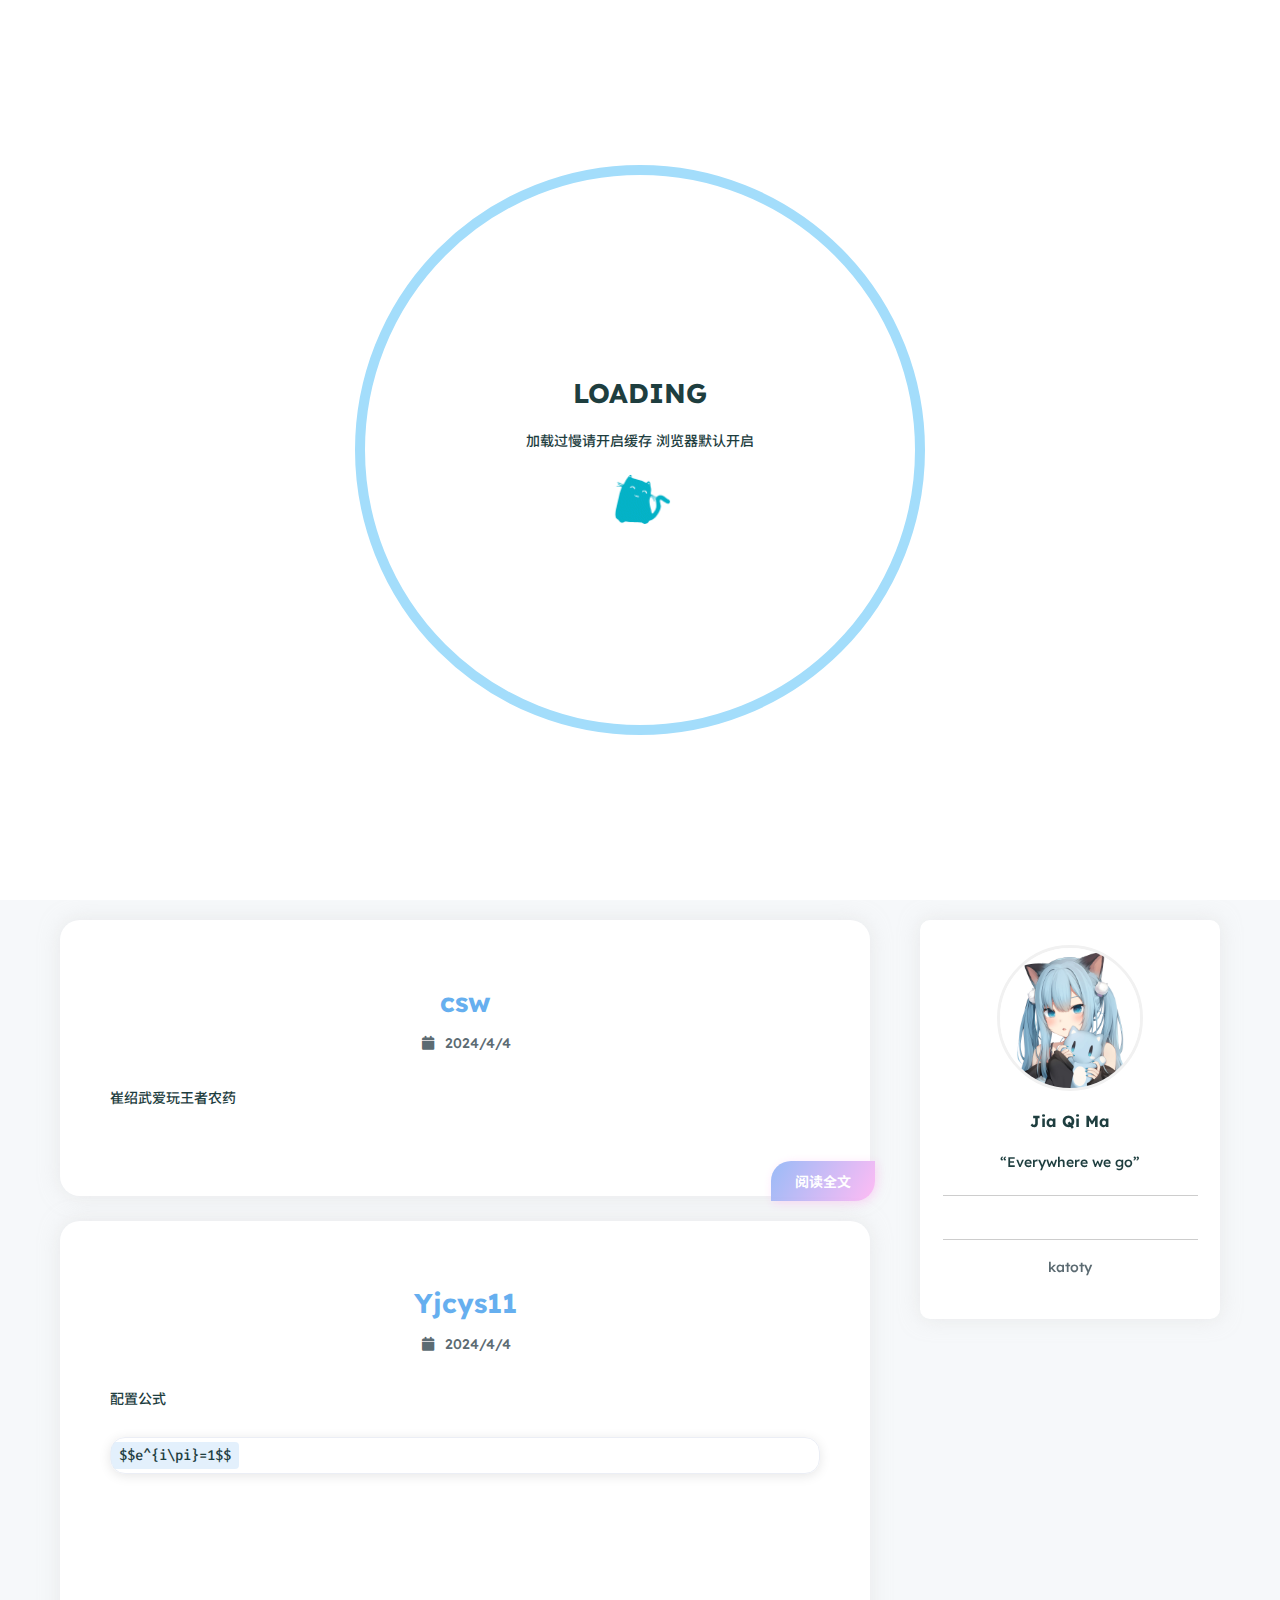
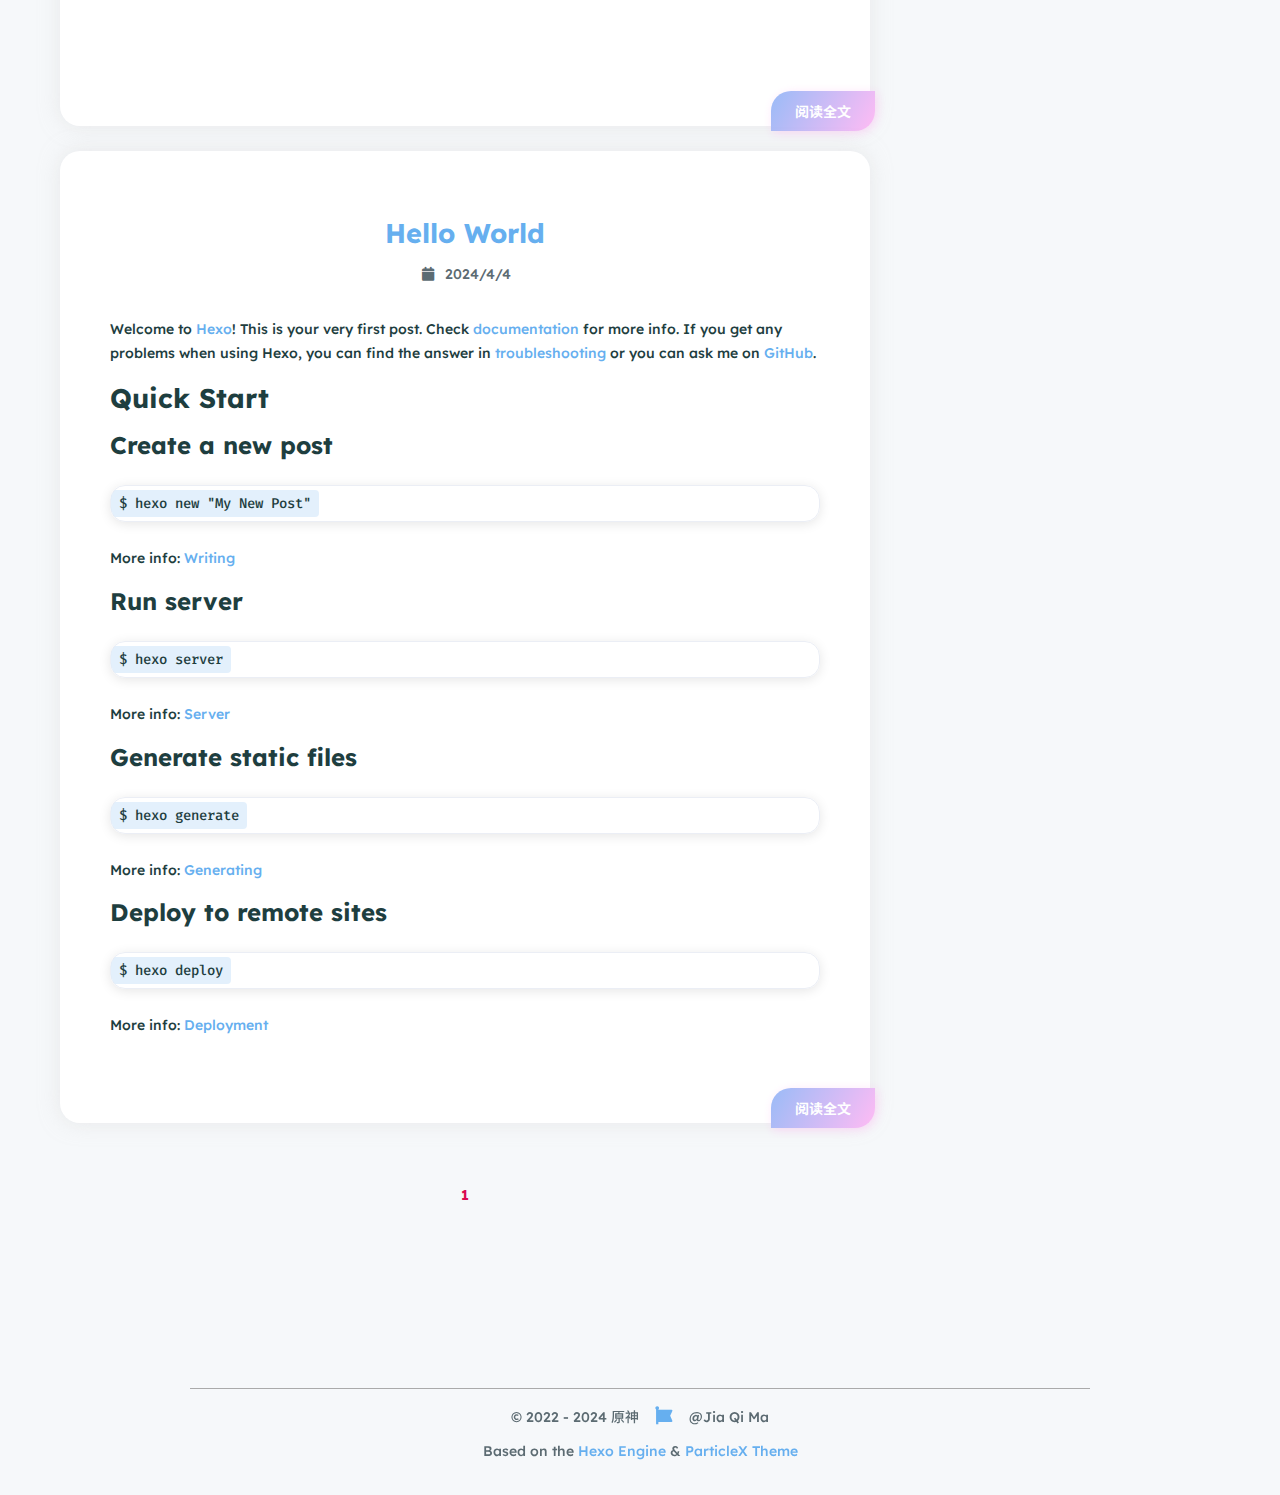
==== index.html @ f29d31c1 "Site updated: 2024-04-04 23:19:08" ====
<!DOCTYPE html>
<html lang="en">
<head>
    <meta charset="utf-8" />
    <title>原神</title>
    <meta name="author" content="Jia Qi Ma" />
    <meta name="description" content="" />
    <meta name="keywords" content="" />
    <meta name="viewport" content="width=device-width, initial-scale=1.0, maximum-scale=1.0, user-scalable=0" />
    <link rel="icon" href="/images/avatar.jpg" />
    <link rel="preconnect" href="https://s4.zstatic.net" />
<script src="https://s4.zstatic.net/ajax/libs/vue/3.3.7/vue.global.prod.min.js"></script>
<link rel="stylesheet" href="https://s4.zstatic.net/ajax/libs/font-awesome/6.4.2/css/all.min.css" />
<link rel="preconnect" href="https://fonts.loli.net" />
<link rel="preconnect" href="https://gstatic.loli.net" crossorigin />
<link rel="stylesheet" href="https://fonts.loli.net/css2?family=Fira+Code:wght@400;500;600;700&family=Lexend:wght@400;500;600;700;800;900&family=Noto+Sans+SC:wght@400;500;600;700;800;900&display=swap" />
<script> const mixins = {}; </script>

<script src="https://polyfill.io/v3/polyfill.min.js?features=default"></script>


<script src="https://s4.zstatic.net/ajax/libs/highlight.js/11.9.0/highlight.min.js"></script>
<script src="https://s4.zstatic.net/ajax/libs/highlightjs-line-numbers.js/2.8.0/highlightjs-line-numbers.min.js"></script>
<link
    rel="stylesheet"
    href="https://s4.zstatic.net/ajax/libs/highlight.js/11.9.0/styles/github.min.css"
/>
<script src="/js/lib/highlight.js"></script>


<script src="https://s4.zstatic.net/ajax/libs/KaTeX/0.16.9/katex.min.js"></script>
<script src="https://s4.zstatic.net/ajax/libs/KaTeX/0.16.9/contrib/auto-render.min.js"></script>
<link rel="stylesheet" href="https://s4.zstatic.net/ajax/libs/KaTeX/0.16.9/katex.min.css" />
<script src="/js/lib/math.js"></script>


<script src="/js/lib/preview.js"></script>





<script src="/js/lib/home.js"></script>

<link rel="stylesheet" href="/css/main.css" />

<meta name="generator" content="Hexo 6.3.0"><link rel="alternate" href="/atom.xml" title="原神" type="application/atom+xml">
</head>
<body>
    <div id="layout">
        <transition name="fade">
            <div id="loading" v-show="loading">
                <div id="loading-circle">
                    <h2>LOADING</h2>
                    <p>加载过慢请开启缓存 浏览器默认开启</p>
                    <img src="/images/loading.gif" />
                </div>
            </div>
        </transition>
        <div id="menu" :class="{ hidden: hiddenMenu, 'menu-color': menuColor}">
    <nav id="desktop-menu">
        <a class="title" href="/">
            <span>原神</span>
        </a>
        
        <a href="/">
            <i class="fa-solid fa-house fa-fw"></i>
            <span>&ensp;Home</span>
        </a>
        
        <a href="/about">
            <i class="fa-solid fa-id-card fa-fw"></i>
            <span>&ensp;About</span>
        </a>
        
        <a href="/archives">
            <i class="fa-solid fa-box-archive fa-fw"></i>
            <span>&ensp;Archives</span>
        </a>
        
        <a href="/categories">
            <i class="fa-solid fa-bookmark fa-fw"></i>
            <span>&ensp;Categories</span>
        </a>
        
        <a href="/tags">
            <i class="fa-solid fa-tags fa-fw"></i>
            <span>&ensp;Tags</span>
        </a>
        
    </nav>
    <nav id="mobile-menu">
        <div class="title" @click="showMenuItems = !showMenuItems">
            <i class="fa-solid fa-bars fa-fw"></i>
            <span>&emsp;原神</span>
        </div>
        <transition name="slide">
            <div class="items" v-show="showMenuItems">
                
                <a href="/">
                    <div class="item">
                        <div style="min-width: 20px; max-width: 50px; width: 10%">
                            <i class="fa-solid fa-house fa-fw"></i>
                        </div>
                        <div style="min-width: 100px; max-width: 150%; width: 20%">Home</div>
                    </div>
                </a>
                
                <a href="/about">
                    <div class="item">
                        <div style="min-width: 20px; max-width: 50px; width: 10%">
                            <i class="fa-solid fa-id-card fa-fw"></i>
                        </div>
                        <div style="min-width: 100px; max-width: 150%; width: 20%">About</div>
                    </div>
                </a>
                
                <a href="/archives">
                    <div class="item">
                        <div style="min-width: 20px; max-width: 50px; width: 10%">
                            <i class="fa-solid fa-box-archive fa-fw"></i>
                        </div>
                        <div style="min-width: 100px; max-width: 150%; width: 20%">Archives</div>
                    </div>
                </a>
                
                <a href="/categories">
                    <div class="item">
                        <div style="min-width: 20px; max-width: 50px; width: 10%">
                            <i class="fa-solid fa-bookmark fa-fw"></i>
                        </div>
                        <div style="min-width: 100px; max-width: 150%; width: 20%">Categories</div>
                    </div>
                </a>
                
                <a href="/tags">
                    <div class="item">
                        <div style="min-width: 20px; max-width: 50px; width: 10%">
                            <i class="fa-solid fa-tags fa-fw"></i>
                        </div>
                        <div style="min-width: 100px; max-width: 150%; width: 20%">Tags</div>
                    </div>
                </a>
                
            </div>
        </transition>
    </nav>
</div>
<transition name="fade">
    <div id="menu-curtain" @click="showMenuItems = !showMenuItems" v-show="showMenuItems"></div>
</transition>

        <div id="main" :class="loading ? 'into-enter-from': 'into-enter-active'">
            <div id="home-head">
    <div id="home-background" ref="homeBackground" data-images="/images/background.jpg"></div>
    <div id="home-info" @click="homeClick">
        <span class="loop"></span>
        <span class="loop"></span>
        <span class="loop"></span>
        <span class="loop"></span>
        <span class="info">
            <div class="wrap">
                <h1>原神</h1>
                <h3></h3>
                <h5></h5>
            </div>
        </span>
    </div>
</div>
<div id="home-posts-wrap" true ref="homePostsWrap">
    <div id="home-posts">
        

<div class="post">
    <a href="/2024/04/04/csw/">
        <h2 class="post-title">csw</h2>
    </a>
    <div class="category-and-date">
        
        <span class="date">
            <span class="icon">
                <i class="fa-solid fa-calendar fa-fw"></i>
            </span>
            2024/4/4
        </span>
        
        
    </div>
    <div class="description">
        <div class="content" v-pre>
            
            <p> 崔绍武爱玩王者农药</p>

            
        </div>
    </div>
    <div class="post-tags">
        
        
        
    </div>
    <a href="/2024/04/04/csw/" class="go-post">阅读全文</a>
</div>

<div class="post">
    <a href="/2024/04/04/Yjcys/">
        <h2 class="post-title">Yjcys11</h2>
    </a>
    <div class="category-and-date">
        
        <span class="date">
            <span class="icon">
                <i class="fa-solid fa-calendar fa-fw"></i>
            </span>
            2024/4/4
        </span>
        
        
    </div>
    <div class="description">
        <div class="content" v-pre>
            
            <script type="math/tex; mode=display">
e^{i\pi}=1</script><p>配置公式</p>
<pre><code class="lang-latex">$$e^&#123;i\pi&#125;=1$$
</code></pre>
<p>​<br>​<br>​<br>​<br>​<br>​            </p>

            
        </div>
    </div>
    <div class="post-tags">
        
        
        
    </div>
    <a href="/2024/04/04/Yjcys/" class="go-post">阅读全文</a>
</div>

<div class="post">
    <a href="/2024/04/04/hello-world/">
        <h2 class="post-title">Hello World</h2>
    </a>
    <div class="category-and-date">
        
        <span class="date">
            <span class="icon">
                <i class="fa-solid fa-calendar fa-fw"></i>
            </span>
            2024/4/4
        </span>
        
        
    </div>
    <div class="description">
        <div class="content" v-pre>
            
            <p>Welcome to <a target="_blank" rel="noopener" href="https://hexo.io/">Hexo</a>! This is your very first post. Check <a target="_blank" rel="noopener" href="https://hexo.io/docs/">documentation</a> for more info. If you get any problems when using Hexo, you can find the answer in <a target="_blank" rel="noopener" href="https://hexo.io/docs/troubleshooting.html">troubleshooting</a> or you can ask me on <a target="_blank" rel="noopener" href="https://github.com/hexojs/hexo/issues">GitHub</a>.</p>
<h2 id="Quick-Start"><a href="#Quick-Start" class="headerlink" title="Quick Start"></a>Quick Start</h2><h3 id="Create-a-new-post"><a href="#Create-a-new-post" class="headerlink" title="Create a new post"></a>Create a new post</h3><pre><code class="lang-bash">$ hexo new &quot;My New Post&quot;
</code></pre>
<p>More info: <a target="_blank" rel="noopener" href="https://hexo.io/docs/writing.html">Writing</a></p>
<h3 id="Run-server"><a href="#Run-server" class="headerlink" title="Run server"></a>Run server</h3><pre><code class="lang-bash">$ hexo server
</code></pre>
<p>More info: <a target="_blank" rel="noopener" href="https://hexo.io/docs/server.html">Server</a></p>
<h3 id="Generate-static-files"><a href="#Generate-static-files" class="headerlink" title="Generate static files"></a>Generate static files</h3><pre><code class="lang-bash">$ hexo generate
</code></pre>
<p>More info: <a target="_blank" rel="noopener" href="https://hexo.io/docs/generating.html">Generating</a></p>
<h3 id="Deploy-to-remote-sites"><a href="#Deploy-to-remote-sites" class="headerlink" title="Deploy to remote sites"></a>Deploy to remote sites</h3><pre><code class="lang-bash">$ hexo deploy
</code></pre>
<p>More info: <a target="_blank" rel="noopener" href="https://hexo.io/docs/one-command-deployment.html">Deployment</a></p>

            
        </div>
    </div>
    <div class="post-tags">
        
        
        
    </div>
    <a href="/2024/04/04/hello-world/" class="go-post">阅读全文</a>
</div>


        <div class="page-current">
    
    <span class="current">1</span>
    
    
    
    
</div>

    </div>
    
    <div id="home-card">
        <div id="card-style">
    <div id="card-div">
        <div class="avatar">
            <img src="/images/avatar.jpg" alt="avatar" />
        </div>
        <div class="name">Jia Qi Ma</div>
        <div class="description">
            <p>“Everywhere we go”</p>

        </div>
        
        <div class="icon-links">
            
            <span class="icon-link">
                <a href="/">
                    <i
                        class="fa- fa-GitHub fa-fw"
                    ></i>
                </a>
            </span>
            
        </div>
        
        
        <div class="friend-links">
            
            <div class="friend-link">
                <a target="_blank" rel="noopener" href="https://katoty.github.io">katoty</a>
            </div>
            
        </div>
        
    </div>
</div>

    </div>
    
</div>

            <footer id="footer">
    <div id="footer-wrap">
        <div>
            &copy;
            2022 - 2024 原神
            <span id="footer-icon">
                <i class="fa-solid fa-font-awesome fa-fw"></i>
            </span>
            &commat;Jia Qi Ma
        </div>
        <div>
            Based on the <a target="_blank" rel="noopener" href="https://hexo.io">Hexo Engine</a> &amp;
            <a target="_blank" rel="noopener" href="https://github.com/theme-particlex/hexo-theme-particlex">ParticleX Theme</a>
        </div>
        
    </div>
</footer>

        </div>
        
        <transition name="fade">
            <div id="preview" ref="preview" v-show="previewShow">
                <img id="preview-content" ref="previewContent" />
            </div>
        </transition>
        
    </div>
    <script src="/js/main.js"></script>
    
<script type="text/x-mathjax-config">
    MathJax.Hub.Config({
        tex2jax: {
            inlineMath: [ ["$","$"], ["\\(","\\)"] ],
            skipTags: ['script', 'noscript', 'style', 'textarea', 'pre', 'code'],
            processEscapes: true
        }
    });
    MathJax.Hub.Queue(function() {
        var all = MathJax.Hub.getAllJax();
        for (var i = 0; i < all.length; ++i)
            all[i].SourceElement().parentNode.className += ' has-jax';
    });
</script>
<script src="http://cdn.mathjax.org/mathjax/latest/MathJax.js?config=TeX-AMS-MML_HTMLorMML"></script>
</body>
</html>
---- css/main.css ----
#archives {
    margin: auto;
    margin-top: 100px;
    padding: 20px;
}
#archives .categories-tags {
    margin: auto;
    margin-bottom: 50px;
    max-width: 900px;
    text-align: center;
    width: 100%;
}
#archives .categories-tags span {
    display: inline-block;
    margin: 10px;
}
#archives .categories-tags span .icon {
    color: #fff;
    margin-left: 0;
    margin-right: 10px;
}
#archives .categories-tags span a {
    border: #ffffff80 1px solid;
    border-radius: 10px;
    color: #fff;
    padding: 10px 15px;
    transition: background 0.25s, border 0.25s, color 0.25s;
}
#archives .categories-tags span a:hover {
    background: #fff !important;
    border: #a5c2f5 1px solid;
    color: #5c6b72;
}
#archives .category,
#archives .tags .tag,
.article .info .category,
.article .info .tags,
.article .info .tags .tag {
    display: inline-block;
    margin-right: 10px;
}
#archives h3 {
    margin: 10px 0;
}
#crypto {
    margin: 50px 0;
}
#crypto.failure {
    border-color: #ea4a5a;
    color: #ea4a5a;
}
#crypto.failure:focus {
    box-shadow: 0 0 0 3px #ea4a5a4d;
}
#crypto.success {
    border-color: #34d058;
    color: #34d058;
}
#footer {
    font-size: 14px;
    margin-top: 150px;
    padding-bottom: 20px;
    text-align: center;
    width: 100%;
}
#footer #footer-icon {
    color: #66afef;
    display: inline-block;
    font-size: 18px;
    margin: 0 10px;
}
#footer #footer-wrap {
    border-top: 1px solid #aaa;
    color: #5c6b72;
    margin: auto;
    width: 900px;
}
#footer #footer-wrap div {
    margin: 15px;
}
#home-card {
    width: 300px;
}
#home-card #card-style {
    background: #fff;
    border: none;
    border-radius: 10px;
    box-shadow: 0 0 20px #d9d9d980;
    display: flex;
    flex-direction: column;
    max-height: 80vh;
    justify-content: center;
    overflow: auto;
    position: sticky;
    text-align: center;
    top: 10vh;
    width: 300px;
}
#home-card #card-div {
    overflow: auto;
    padding: 25px 0;
}
#home-card #card-div .avatar {
    border: #f1f1f1 solid 3px;
    border-radius: 50%;
    height: 140px;
    margin: auto;
    text-align: center;
    width: 140px;
}
#home-card #card-div .avatar img {
    border-radius: 50%;
    height: 100%;
    width: 100%;
}
#home-card #card-div .avatar:hover img {
    transform: rotate(360deg);
}
#home-card #card-div .description {
    margin: 20px auto;
    width: 85%;
}
#home-card #card-div .friend-links .friend-link {
    margin-bottom: 5px;
}
#home-card #card-div .friend-links a {
    border-radius: 5px;
    color: #5c6b72;
    display: block;
    padding: 8px 0;
}
#home-card #card-div .icon-links .icon-link {
    margin: 5px;
}
#home-card #card-div .icon-links a {
    border-radius: 5px;
    color: #5c6b72;
    font-size: 18px;
    padding: 5px;
}
#home-card #card-div .icon-links a:hover,
#home-card #card-div .friend-links a:hover,
#home-posts .page-current .page-num:hover {
    background: #66afef;
    color: #fff;
}
#home-card #card-div .icon-links,
#home-card #card-div .friend-links {
    border-top: #cdcdcd solid 1px;
    margin: 10px auto;
    padding-top: 10px;
    width: 85%;
}
#home-card #card-div .name {
    font-size: 16px;
    font-weight: bold;
    margin: 20px auto;
}
#home-head {
    display: flex;
    height: 100vh;
    width: 100vw;
}
#home-head #home-background {
    background-position: center;
    background-repeat: no-repeat;
    background-size: cover;
    height: 100vh;
    left: 0;
    position: absolute;
    top: 0;
    width: 100vw;
    z-index: -1;
}
#home-head #home-info .info {
    align-items: center;
    border-radius: 50%;
    display: flex;
    justify-content: center;
    text-align: center;
}
#home-head #home-info .loop:nth-child(1) {
    animation: loop1 10s linear infinite;
    background: #fff;
    border-radius: 38% 62% 63% 37%/41% 44% 56% 59%;
    opacity: 0.3;
    transform: rotate(30deg);
}
#home-head #home-info .loop:nth-child(2) {
    animation: loop2 15s linear infinite;
    background: #fff;
    border-radius: 38% 62% 63% 37%/41% 44% 56% 59%;
    opacity: 0.45;
    transform: rotate(60deg);
}
#home-head #home-info .loop:nth-child(3) {
    animation: loop3 10s linear infinite;
    background: #fff;
    border-radius: 38% 62% 63% 37%/41% 44% 56% 59%;
    opacity: 0.3;
    transform: rotate(90deg);
}
#home-head #home-info .loop:nth-child(4) {
    animation: loop4 15s linear infinite;
    background: #fff;
    border-radius: 38% 62% 63% 37%/41% 44% 56% 59%;
    opacity: 0.45;
    transform: rotate(120deg);
}
#home-head #home-info,
#home-posts {
    margin: auto;
}
#home-posts .page-current {
    align-items: center;
    display: flex;
    font-weight: bold;
    justify-content: center;
    margin-top: 50px;
    text-align: center;
    width: 100%;
}
#home-posts .page-current .current {
    border-radius: 5px;
    color: #da0a51;
    display: inline-block;
    height: 35px;
    line-height: 35px;
    margin: 0 7px;
    padding: 5px;
    width: 35px;
}
#home-posts .page-current .page-num,
#home-posts .page-current .page-omit {
    border-radius: 5px;
    display: inline-block;
    height: 35px;
    line-height: 35px;
    margin: 0 7px;
    padding: 5px;
    width: 35px;
}
#home-posts .page-current a {
    color: #999;
}
#home-posts .post {
    background: #fff;
    border-radius: 20px;
    box-shadow: 0 0 20px #d9d9d980;
    transition: box-shadow 0.25s, transform 0.25s;
}
#home-posts .post .category-and-date {
    color: #5c6b72;
    margin-top: 15px;
    text-align: center;
    width: 100%;
}
#home-posts .post .category-and-date .category {
    display: inline-block;
    margin-right: 25px;
}
#home-posts .post .category-and-date .category a,
#archives a,
#archives .tag-icon,
#archives .item-time,
#archives .categories-tags span a:hover .icon,
.article .info a {
    color: #5c6b72;
}
#home-posts .post .category-and-date .date,
#archives .tags,
#menu #desktop-menu a span {
    display: inline-block;
}
#home-posts .post .category-and-date .special {
    display: inline-block;
    margin-left: 25px;
}
#home-posts .post .go-post {
    background: linear-gradient(120deg, #9abbf7 0%, #ffbbf4 100%);
    border: 0;
    border-radius: 20px 0;
    bottom: -5px;
    box-shadow: 2px 2px 10px 0 #ffbbf47a;
    color: #fff;
    font-size: 14px;
    font-weight: bold;
    padding: 10px 24px;
    position: absolute;
    right: -5px;
    transition: box-shadow 0.25s ease-out, right 0.25s ease-out;
}
#home-posts .post .go-post:hover {
    box-shadow: -2px -2px 10px 0 #9abbf77a;
    right: -7px;
}
#home-posts .post .post-tags .tag {
    display: inline-block;
    font-weight: bold;
    margin-right: 10px;
}
#home-posts .post .post-tags a {
    font-size: 14px;
}
#home-posts .post .post-tags,
#archives .info,
.article .info {
    line-height: 1.7;
}
#home-posts .post-title {
    color: #66afef;
    text-align: center;
}
#home-posts .post:hover {
    box-shadow: 0 0 5px #d9d9d9;
    transform: translate(-5px, -5px);
}
#home-posts-wrap {
    background: transparent;
    border-radius: 10px;
    display: flex;
    margin: auto;
    padding: 20px;
}
#home-posts-wrap,
#archives,
.article,
#footer #footer-wrap {
    box-sizing: border-box;
}
#loading {
    align-items: center;
    background: #fff;
    display: flex;
    flex-direction: column;
    height: 100vh;
    justify-content: center;
    left: 0;
    position: fixed;
    top: 0;
    width: 100vw;
    word-break: keep-all;
    z-index: 2147483647;
}
#loading h2,
#loading p,
#loading img {
    margin: 10px;
}
#loading img {
    border-radius: 0;
    height: 50px;
}
#loading-circle {
    align-items: center;
    border: 10px solid #a3ddfb;
    border-radius: 50%;
    display: flex;
    flex-direction: column;
    height: 50vmin;
    justify-content: center;
    padding: 50px;
    text-align: center;
    width: 50vmin;
}
#main {
    margin-right: calc(100% - 100vw);
}
#menu {
    background: #92cafa;
    box-shadow: 0 -1px 10px 0 #9e9e9e4d;
    font-weight: bold;
    line-height: 50px;
    position: fixed;
    top: 0;
    transition: background 0.25s ease-out, top 0.25s ease-out;
    width: 100vw;
    z-index: 1004;
}
#menu #desktop-menu {
    height: 50px;
}
#menu #desktop-menu .title {
    color: #555;
    display: inline-block;
    margin-left: 60px;
    margin-right: 5px;
}
#menu #desktop-menu a {
    color: #555;
    display: inline-block;
    margin-left: 30px;
}
#menu #mobile-menu {
    min-height: 50px;
    text-align: center;
}
#menu #mobile-menu .items {
    padding: 10px 0 20px;
    z-index: 1002;
}
#menu #mobile-menu .items .item {
    display: flex;
    justify-content: center;
    margin: auto;
    min-width: 200px;
    width: 80%;
}
#menu #mobile-menu .items a {
    color: #555;
}
#menu #mobile-menu .title {
    color: #555;
    cursor: pointer;
    z-index: 1003;
}
#menu-curtain {
    background: #0003;
    height: 100%;
    left: 0;
    position: fixed;
    top: 0;
    width: 100%;
    z-index: 1001;
}
#menu.hidden {
    top: -50px;
}
#menu.menu-color {
    background: #0003;
}
#menu.menu-color #desktop-menu a,
#menu.menu-color #mobile-menu a,
#menu.menu-color #mobile-menu .title {
    color: #fff;
}
#preview {
    align-items: center;
    background-color: #fffc;
    display: flex;
    height: 100vh;
    justify-content: center;
    left: 0;
    position: fixed;
    top: 0;
    width: 100vw;
    z-index: 1005;
}
#preview-content {
    box-shadow: 0 0 50px 10px #d9d9d980;
    margin: auto;
    max-height: 95%;
    max-width: 95%;
}
#search-bar {
    margin-bottom: 50px;
    z-index: 1000;
}
#timeline-wrap {
    display: flex;
    flex-direction: column-reverse;
}
* {
    margin: 0;
    padding: 0;
    position: relative;
    scrollbar-color: #8ab5ff #e6efff;
    scrollbar-width: thin;
    word-wrap: break-word;
}
.article {
    font-size: 15px;
    margin: auto;
    margin-top: 100px;
    padding: 20px;
}
.article .content {
    margin: 50px 0;
}
.article .info .date {
    color: #5c6b72;
    display: inline-block;
    margin-right: 10px;
}
.code-content {
    font-size: 13px;
    line-height: 2;
    overflow: auto;
    padding: 50px 30px 20px;
    white-space: pre;
}
.comment iframe,
body::-webkit-scrollbar-track {
    border-radius: 0;
}
.content {
    transition: opacity 0.25s;
}
.content img,
.content video,
.content audio,
.content iframe {
    display: block;
    margin: 15px auto;
    max-width: 75%;
}
.copycode {
    color: #5c6b72;
    position: absolute;
    right: 0;
    top: 0;
}
.copycode i {
    padding: 15px;
    position: absolute;
    right: 0;
    top: 0;
    transition: transform 0.25s;
}
.copycode.copied i {
    transform: scale(1.25);
}
.copycode.copied i:first-child,
.copycode:not(.copied) i:last-child {
    opacity: 0;
}
.fade-enter-active,
.fade-leave-active {
    transition: opacity 0.3s;
}
.fade-enter-from,
.fade-leave-to {
    opacity: 0;
}
.hljs-ln-code {
    padding-left: 20px !important;
}
.hljs-ln-numbers {
    border-right: 1px solid #ccc;
    color: #ccc;
    padding-right: 10px !important;
    text-align: right;
    vertical-align: top;
}
.icon {
    color: #5c6b72;
    margin-right: 5px;
}
.input {
    background: #f6f8fa;
    border: 1px solid #d0d7de;
    border-radius: 50px;
    box-sizing: border-box;
    color: #000;
    display: block;
    font-size: 15px;
    height: 50px;
    text-indent: 20px;
    transition: background 0.25s, border 0.25s, box-shadow 0.25s;
    width: 100%;
}
.input:focus {
    background: #fff;
    border-color: #0969da;
    box-shadow: 0 0 0 3px #0969da4d;
    outline: none;
}
.input:hover {
    background: #fff;
}
.into-enter-active {
    transition: opacity 0.5s, transform 0.5s;
}
.into-enter-from {
    opacity: 0;
    transform: scale(1.1);
}
.katex {
    white-space: normal !important;
}
.language {
    background: linear-gradient(to right, #ed6ea0 0%, #ec8c69 100%);
    border-radius: 0 0 10px 10px;
    box-shadow: 1px 1px 0.75rem #ed6ea14d;
    color: #fff;
    font-size: 12px;
    font-weight: bold;
    left: 30px;
    padding: 10px 15px;
    position: absolute;
    top: 0;
}
.page-num,
.icon-link a,
.friend-link a {
    transition: background 0.25s, color 0.25s;
}
.page-num:hover,
.icon-link a:hover,
.friend-link a:hover,
.categories-tags a:hover,
.go-post:hover {
    opacity: 1;
}
.slide-enter-active,
.slide-leave-active {
    transition: margin-top 0.3s, opacity 0.3s;
}
.slide-enter-from,
.slide-leave-to {
    margin-top: -300px;
    opacity: 0;
}
.timeline {
    margin-bottom: 30px;
    transition: margin-top 0.5s, opacity 0.3s, visibility 0.3s;
}
.timeline-content {
    background: #fff;
    border: 1px solid #0002;
    border-radius: 3px;
    margin-left: 17.5px;
    padding: 24px;
    transition: box-shadow 0.5s;
}
.timeline-content:hover {
    box-shadow: 0 2px 8px #00000017;
}
.timeline-tail {
    background: #fff;
    border: 2px solid #a5c2f5;
    border-radius: 50%;
    height: 7px;
    position: absolute;
    width: 7px;
}
::-webkit-scrollbar {
    height: 12px;
    width: 12px;
}
::-webkit-scrollbar-thumb {
    background: #8ab5ff
        linear-gradient(
            45deg,
            #fff6 25%,
            transparent 25%,
            transparent 50%,
            #fff6 50%,
            #fff6 75%,
            transparent 75%,
            transparent
        );
    border: 3px solid #e6efff;
    border-radius: 100px;
}
::-webkit-scrollbar-track {
    background: #e6efff;
    border-radius: 100px;
}
::selection {
    background-color: #3392ff2a;
    color: unset;
}
a {
    color: #66afef;
    text-decoration: none;
}
a:hover,
.content .copycode:hover {
    opacity: 0.8;
}
audio,
button,
iframe,
img,
video,
#home-head,
#menu,
.categories-tags a,
.copycode,
.friend-link a,
.go-post,
.hljs-ln-numbers,
.icon-link a,
.katex,
.language,
.page-current {
    user-select: none;
}
b,
strong {
    font-weight: bold;
    line-height: 2.5;
}
blockquote {
    background: #d9e8ff6b;
    border-left: 3px solid #1e3e3f;
    border-radius: 3px;
    margin: 15px 0;
    overflow: auto;
    padding: 0 15px;
}
body {
    background: #f6f8fa;
    color: #1e3e3f;
    font: 500 14px Lexend, "Noto Sans SC", sans-serif;
    overflow-x: hidden;
    width: 100%;
}
code {
    background: #bddcf76b;
    border-radius: 4px;
    line-height: 2.5;
    padding: 4px 8px;
}
h1,
h2,
h3,
h4,
h5,
h6 {
    color: #1e3e3f;
    font-weight: bold;
    margin: 15px 0;
    word-break: keep-all;
}
h1 {
    font-size: 30px;
}
h2 {
    font-size: 27px;
}
h3 {
    font-size: 24px;
}
h4 {
    font-size: 21px;
}
h5 {
    font-size: 18px;
}
h6 {
    font-size: 15px;
}
hr {
    border-style: dashed none none;
    border-width: 1.5px;
}
img,
video,
audio,
iframe {
    border-radius: 10px;
}
mark {
    background: #fff13360;
    border-radius: 4px;
    color: unset;
    line-height: 2.5;
    padding: 4px 8px;
}
p,
ul,
ol {
    line-height: 1.7;
    margin: 15px 0;
}
pre {
    border: 1px solid #ebeef5;
    border-radius: 15px;
    box-shadow: 0 2px 12px 0 #0000001a;
    margin: 25px 0;
    overflow: hidden;
    white-space: normal;
}
pre,
code,
.hljs,
.input,
.language {
    font-family: "Fira Code", "Noto Sans SC", monospace;
}
table:not(.hljs-ln) {
    margin: 15px 0;
}
table:not(.hljs-ln) td:nth-child(even) {
    background: #c7e0fb4d;
}
table:not(.hljs-ln) td:nth-child(odd) {
    background: #d9e8ff4d;
}
table:not(.hljs-ln) th {
    background: #a3ddfb;
}
table:not(.hljs-ln) tr th,
table:not(.hljs-ln) tr td {
    border-radius: 3px;
    padding: 10px 20px;
}
ul li,
ol li {
    margin: 8px 0;
}
@keyframes loop1 {
    from {
        transform: rotate(30deg);
    }
    to {
        transform: rotate(390deg);
    }
}
@keyframes loop2 {
    from {
        transform: rotate(60deg);
    }
    to {
        transform: rotate(420deg);
    }
}
@keyframes loop3 {
    from {
        transform: rotate(90deg);
    }
    to {
        transform: rotate(450deg);
    }
}
@keyframes loop4 {
    from {
        transform: rotate(120deg);
    }
    to {
        transform: rotate(480deg);
    }
}
@media (min-width: 900px) {
    #home-head #home-info .info .wrap {
        padding: 25px;
    }
    #home-head #home-info .info .wrap h1 {
        font-size: 52px;
        font-weight: bold;
        margin-bottom: 10px;
    }
    #home-head #home-info .info .wrap h3 {
        font-size: 24px;
        margin: 10px 0;
    }
    #home-head #home-info .info .wrap h5 {
        font-size: 16px;
        margin: 20px 0;
    }
    #home-head #home-info .loop {
        display: inline-block;
        height: 500px;
        position: absolute;
        width: 500px;
    }
    #home-head #home-info,
    #home-head #home-info .info {
        height: 500px;
        width: 500px;
    }
    #home-posts {
        margin-right: 50px;
        width: 850px;
    }
    #home-posts .post {
        margin-bottom: 25px;
        padding: 50px;
    }
    #home-posts .post .description {
        padding: 20px 0;
    }
    #home-posts-wrap {
        max-width: 1200px;
    }
    #menu #desktop-menu {
        display: block;
    }
    #menu #mobile-menu {
        display: none;
    }
    .article,
    #archives,
    #footer #footer-wrap {
        width: 900px;
    }
    .home-posts-wrap-no-card #home-posts {
        margin: auto;
    }
    ul,
    ol {
        padding-left: 40px;
    }
}
@media (min-width: 900px) and (max-width: 1200px) {
    #home-card {
        display: none;
    }
    #home-posts {
        width: 100%;
    }
    #home-posts-wrap,
    #archives {
        width: 800px;
    }
}
@media (max-width: 900px) {
    #home-head #home-info {
        height: 350px;
        width: 350px;
    }
    #home-head #home-info .info {
        align-items: center;
        background: #ffffffa6;
        display: flex;
        height: 350px;
        justify-content: center;
        margin: auto;
        width: 350px;
    }
    #home-head #home-info .info .wrap {
        padding: 50px;
    }
    #home-head #home-info .info .wrap h1 {
        font-size: 46px;
        margin-bottom: 10px;
    }
    #home-head #home-info .info .wrap h3 {
        font-size: 20px;
        margin: 10px 0;
    }
    #home-head #home-info .info .wrap h5 {
        font-size: 14px;
        margin: 20px 0;
    }
    #home-head #home-info .loop {
        display: none;
        height: 350px;
        position: absolute;
        width: 350px;
    }
    #home-posts {
        margin: auto;
        width: 100%;
    }
    #home-posts .post {
        margin-bottom: 30px;
        padding: 20px 30px;
    }
    #home-posts .post .description {
        padding: 20px 0;
    }
    #home-posts .post .post-tags {
        padding-right: 69px;
    }
    #home-posts-wrap,
    .article,
    #archives,
    #footer #footer-wrap {
        width: 100%;
    }
    #menu #desktop-menu,
    #home-card {
        display: none;
    }
    #menu #mobile-menu {
        display: block;
    }
    ul,
    ol {
        padding-left: 20px;
    }
}
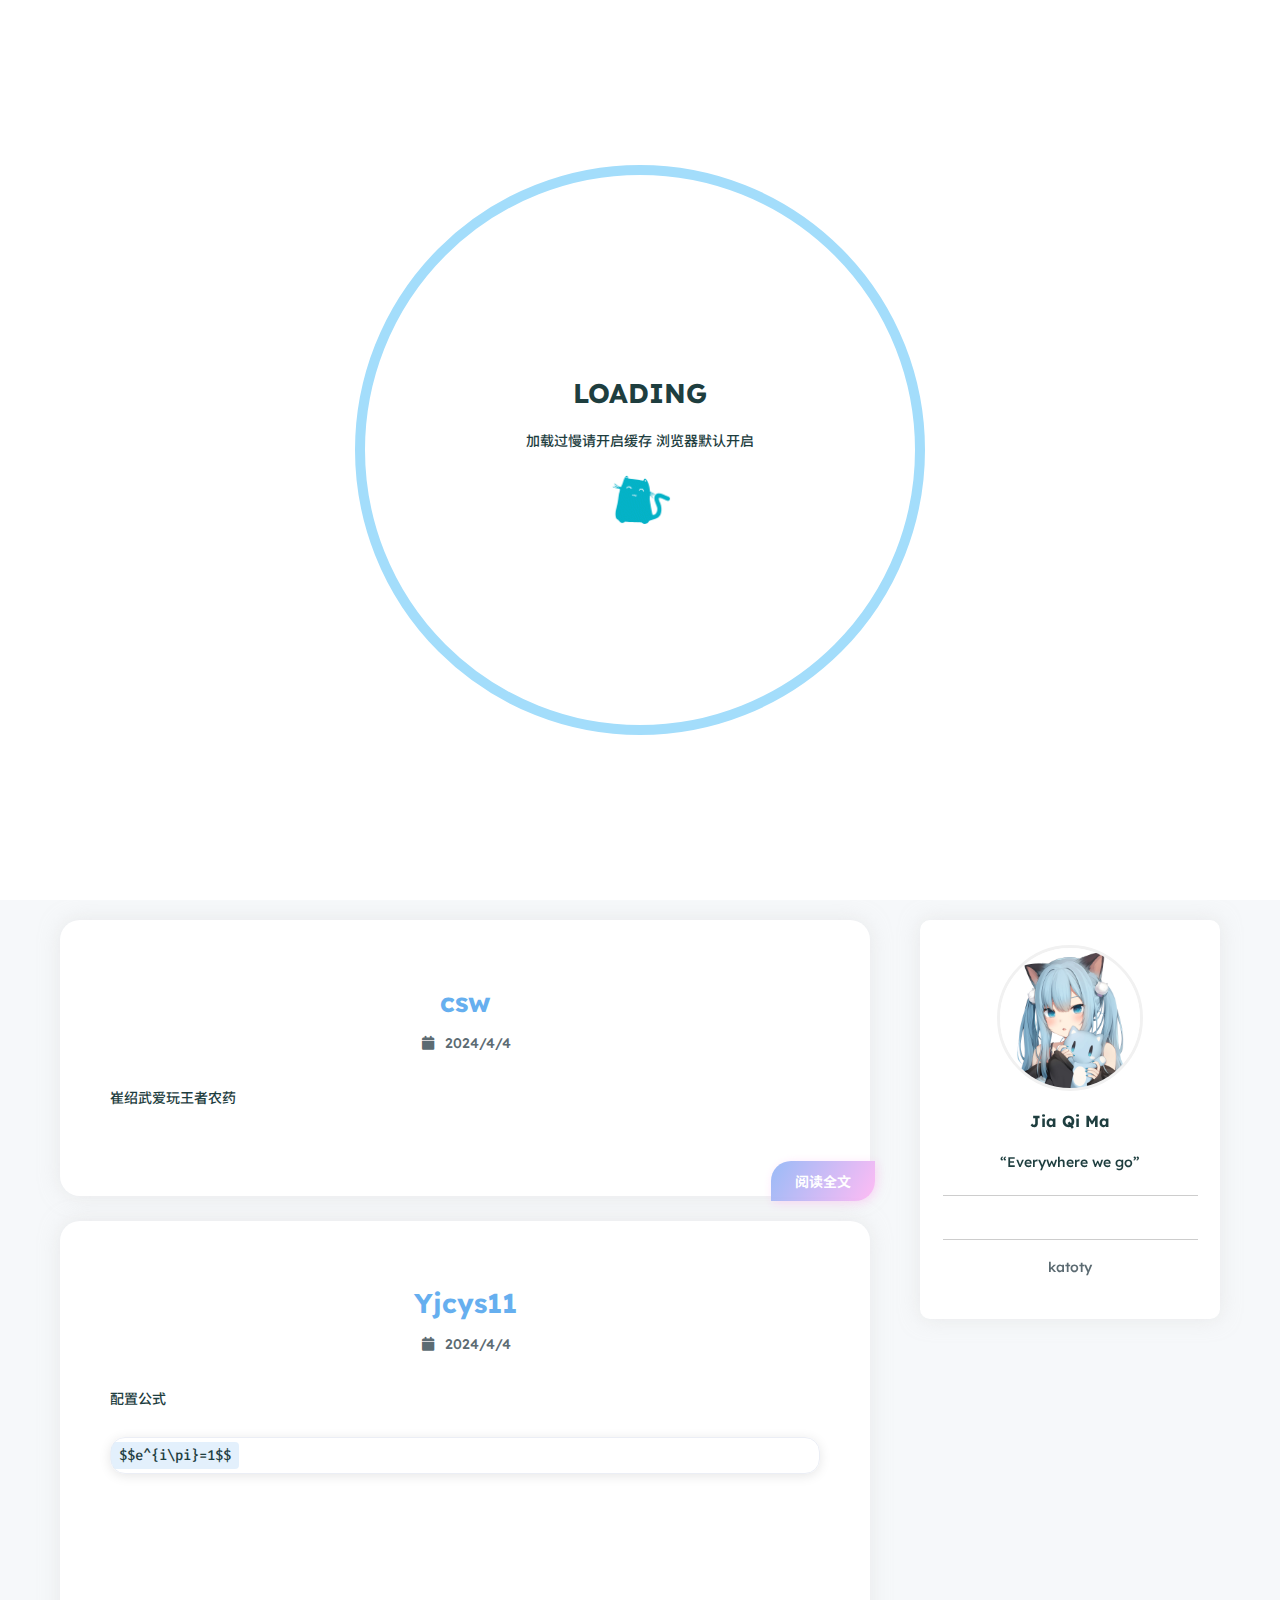
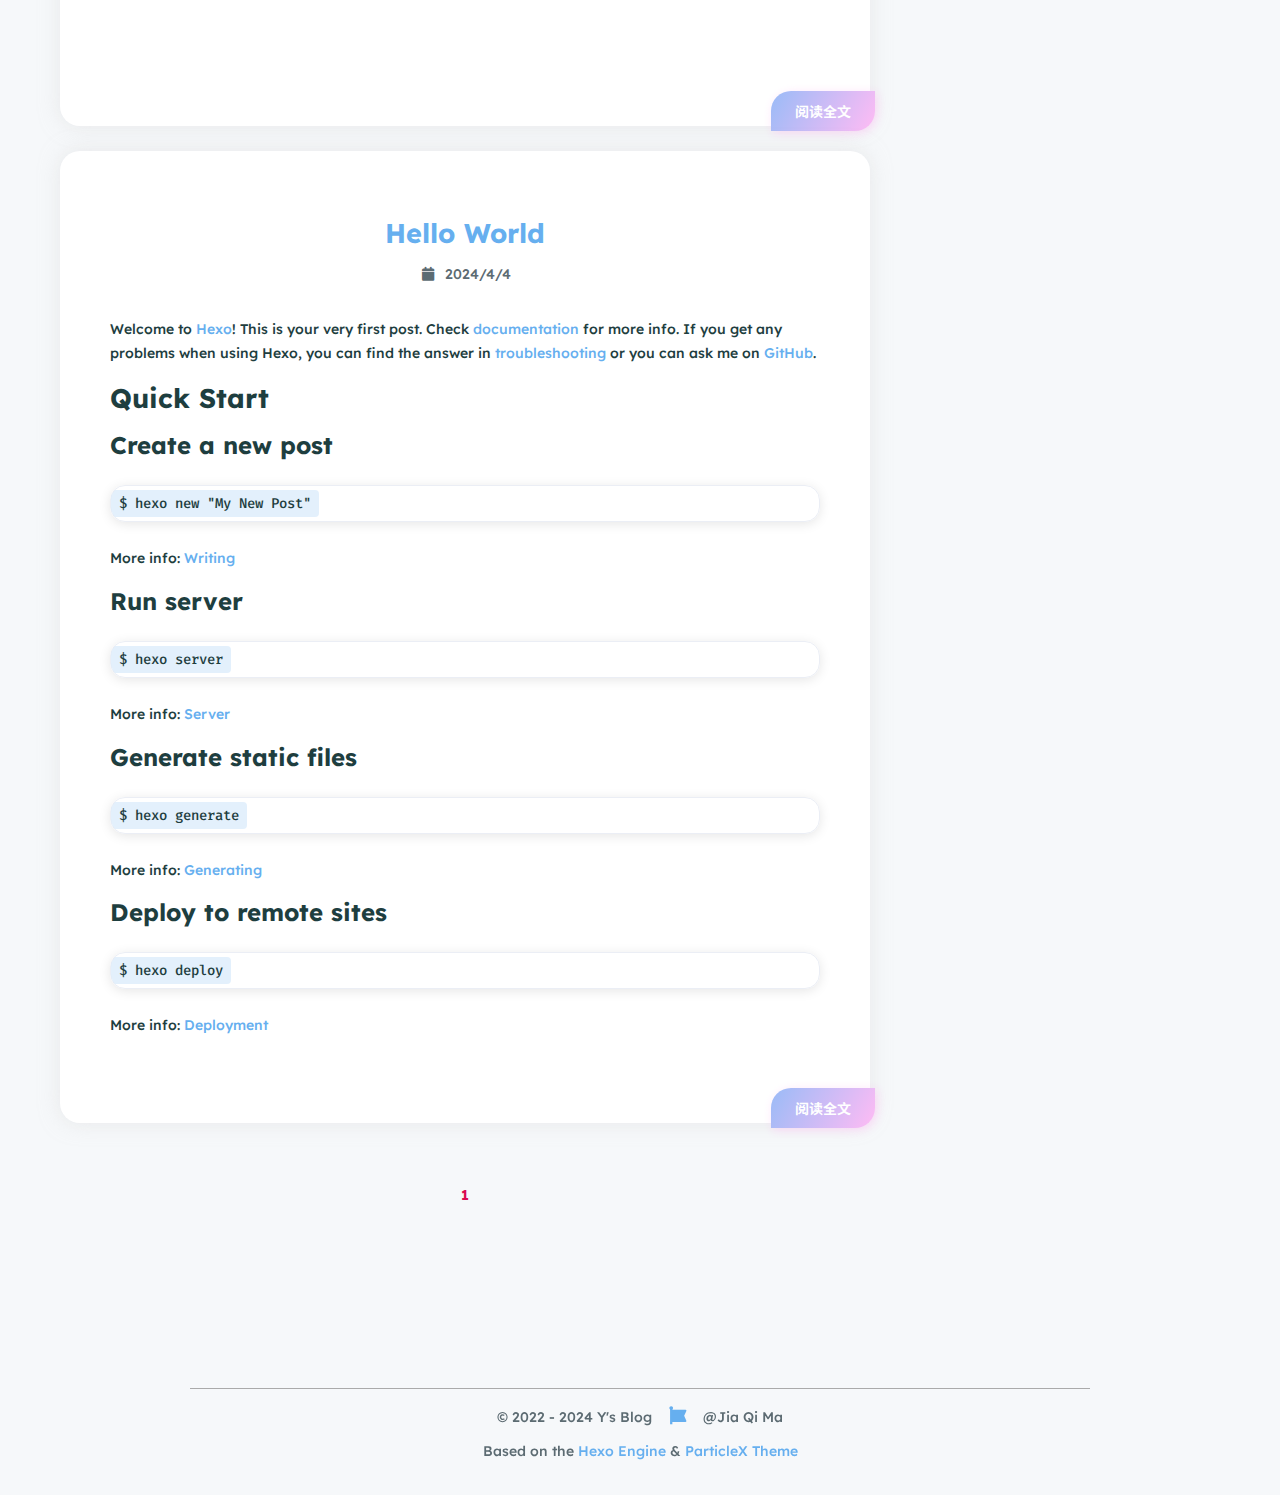
==== commit 22d8e008: "Site updated: 2024-04-04 23:30:35" ====
--- a/index.html
+++ b/index.html
@@ -3,7 +3,7 @@
 <html lang="en">
 <head>
     <meta charset="utf-8" />
-    <title>原神</title>
+    <title>Y&#39;s Blog</title>
     <meta name="author" content="Jia Qi Ma" />
     <meta name="description" content="" />
     <meta name="keywords" content="" />
@@ -45,7 +45,7 @@
 
 <link rel="stylesheet" href="/css/main.css" />
 
-<meta name="generator" content="Hexo 6.3.0"><link rel="alternate" href="/atom.xml" title="原神" type="application/atom+xml">
+<meta name="generator" content="Hexo 6.3.0"><link rel="alternate" href="/atom.xml" title="Y's Blog" type="application/atom+xml">
 </head>
 <body>
     <div id="layout">
@@ -61,7 +61,7 @@
         <div id="menu" :class="{ hidden: hiddenMenu, 'menu-color': menuColor}">
     <nav id="desktop-menu">
         <a class="title" href="/">
-            <span>原神</span>
+            <span>Y&#39;S BLOG</span>
         </a>
         
         <a href="/">
@@ -93,7 +93,7 @@
     <nav id="mobile-menu">
         <div class="title" @click="showMenuItems = !showMenuItems">
             <i class="fa-solid fa-bars fa-fw"></i>
-            <span>&emsp;原神</span>
+            <span>&emsp;Y&#39;S BLOG</span>
         </div>
         <transition name="slide">
             <div class="items" v-show="showMenuItems">
@@ -153,7 +153,7 @@
 
         <div id="main" :class="loading ? 'into-enter-from': 'into-enter-active'">
             <div id="home-head">
-    <div id="home-background" ref="homeBackground" data-images="/images/background.jpg"></div>
+    <div id="home-background" ref="homeBackground" data-images="/images/background.png"></div>
     <div id="home-info" @click="homeClick">
         <span class="loop"></span>
         <span class="loop"></span>
@@ -161,7 +161,7 @@
         <span class="loop"></span>
         <span class="info">
             <div class="wrap">
-                <h1>原神</h1>
+                <h1>Y&#39;s Blog</h1>
                 <h3></h3>
                 <h5></h5>
             </div>
@@ -337,7 +337,7 @@
     <div id="footer-wrap">
         <div>
             &copy;
-            2022 - 2024 原神
+            2022 - 2024 Y&#39;s Blog
             <span id="footer-icon">
                 <i class="fa-solid fa-font-awesome fa-fw"></i>
             </span>
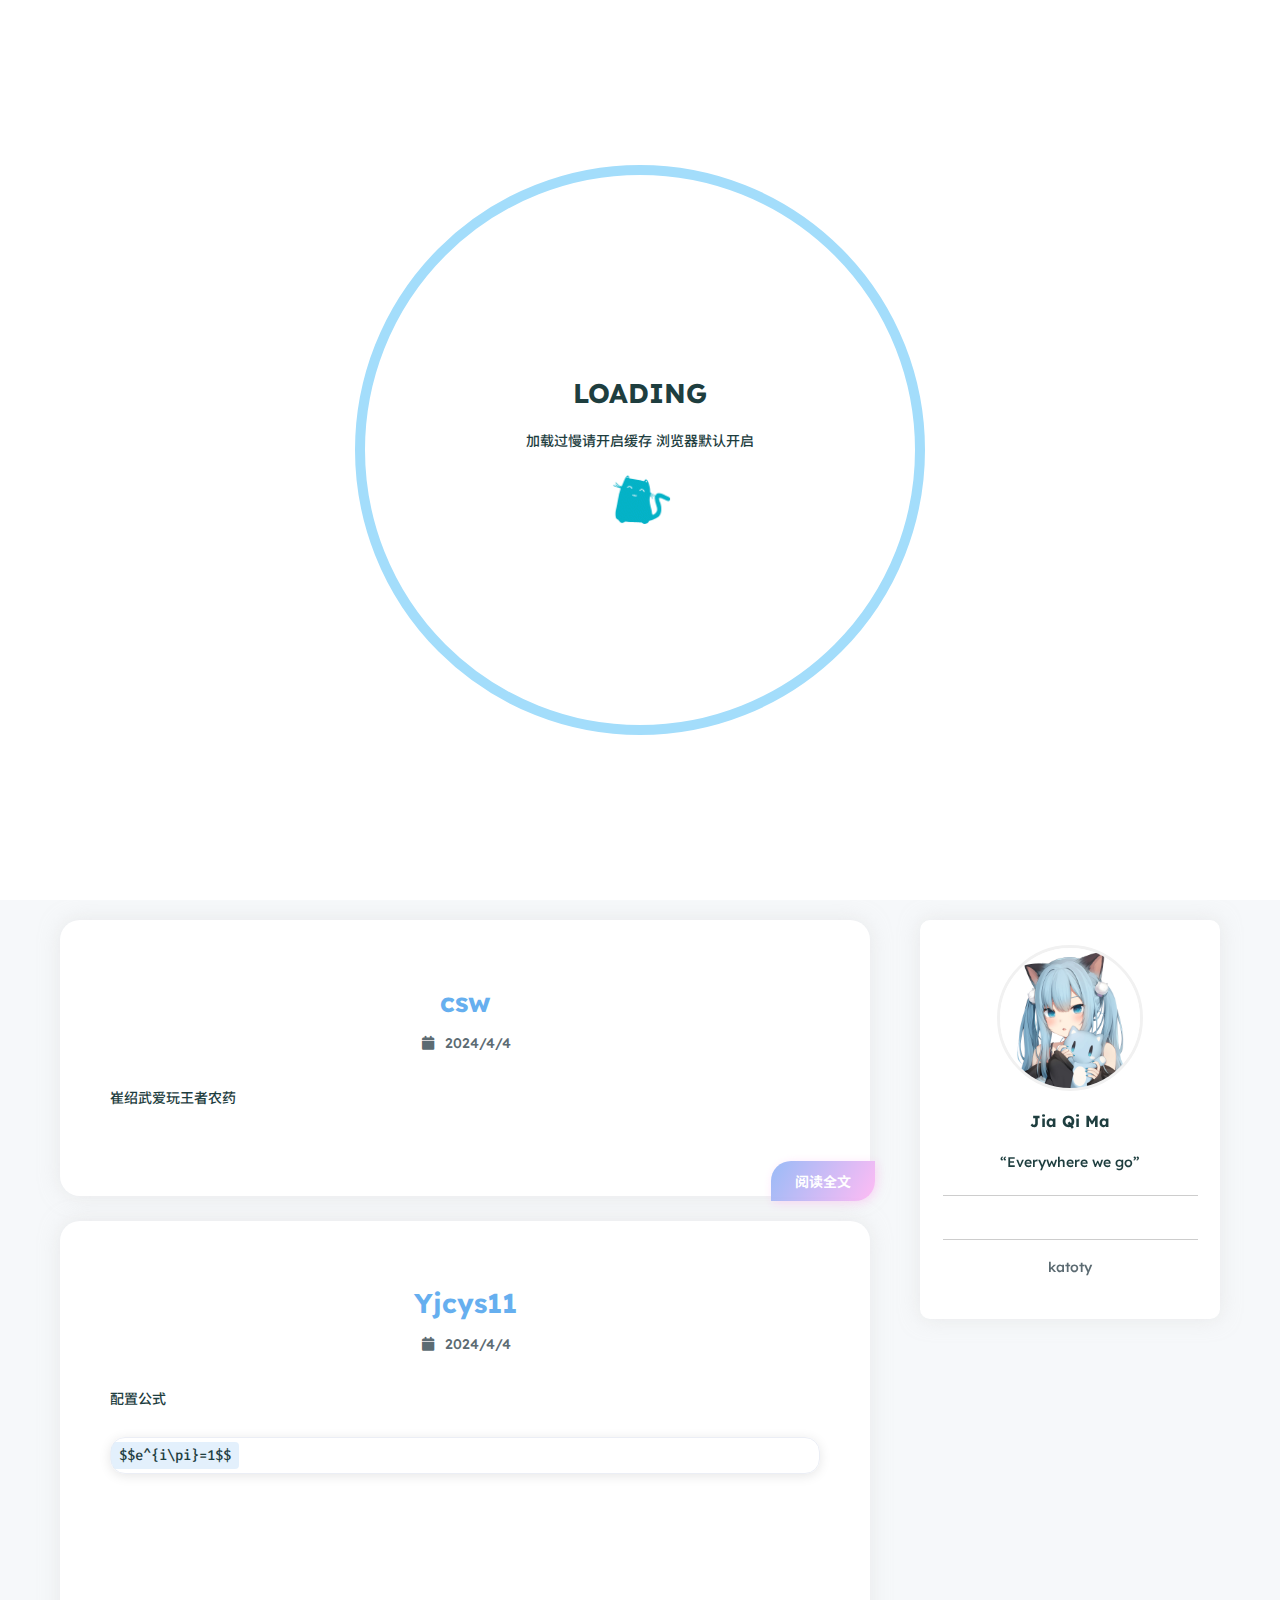
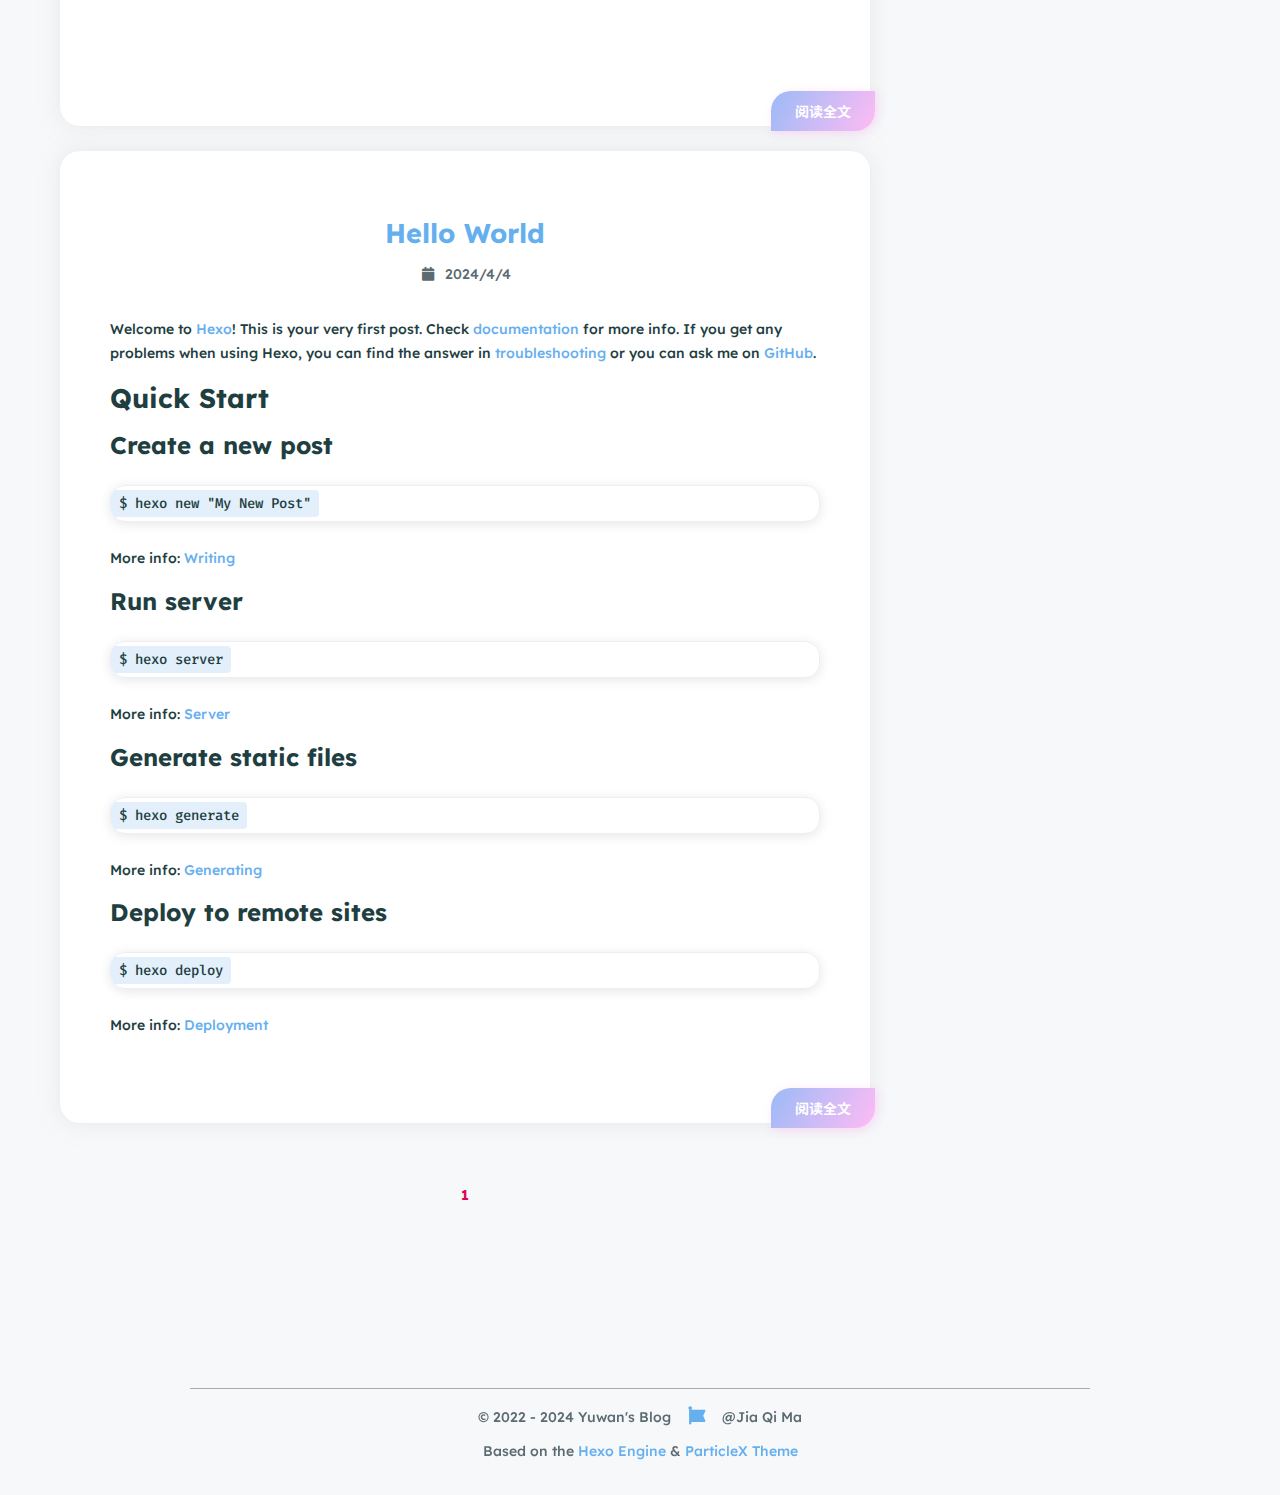
==== commit 36f8c870: "Site updated: 2024-04-04 23:31:59" ====
--- a/index.html
+++ b/index.html
@@ -3,7 +3,7 @@
 <html lang="en">
 <head>
     <meta charset="utf-8" />
-    <title>Y&#39;s Blog</title>
+    <title>Yuwan&#39;s Blog</title>
     <meta name="author" content="Jia Qi Ma" />
     <meta name="description" content="" />
     <meta name="keywords" content="" />
@@ -45,7 +45,7 @@
 
 <link rel="stylesheet" href="/css/main.css" />
 
-<meta name="generator" content="Hexo 6.3.0"><link rel="alternate" href="/atom.xml" title="Y's Blog" type="application/atom+xml">
+<meta name="generator" content="Hexo 6.3.0"><link rel="alternate" href="/atom.xml" title="Yuwan's Blog" type="application/atom+xml">
 </head>
 <body>
     <div id="layout">
@@ -61,7 +61,7 @@
         <div id="menu" :class="{ hidden: hiddenMenu, 'menu-color': menuColor}">
     <nav id="desktop-menu">
         <a class="title" href="/">
-            <span>Y&#39;S BLOG</span>
+            <span>YUWAN&#39;S BLOG</span>
         </a>
         
         <a href="/">
@@ -93,7 +93,7 @@
     <nav id="mobile-menu">
         <div class="title" @click="showMenuItems = !showMenuItems">
             <i class="fa-solid fa-bars fa-fw"></i>
-            <span>&emsp;Y&#39;S BLOG</span>
+            <span>&emsp;YUWAN&#39;S BLOG</span>
         </div>
         <transition name="slide">
             <div class="items" v-show="showMenuItems">
@@ -161,7 +161,7 @@
         <span class="loop"></span>
         <span class="info">
             <div class="wrap">
-                <h1>Y&#39;s Blog</h1>
+                <h1>Yuwan&#39;s Blog</h1>
                 <h3></h3>
                 <h5></h5>
             </div>
@@ -337,7 +337,7 @@
     <div id="footer-wrap">
         <div>
             &copy;
-            2022 - 2024 Y&#39;s Blog
+            2022 - 2024 Yuwan&#39;s Blog
             <span id="footer-icon">
                 <i class="fa-solid fa-font-awesome fa-fw"></i>
             </span>
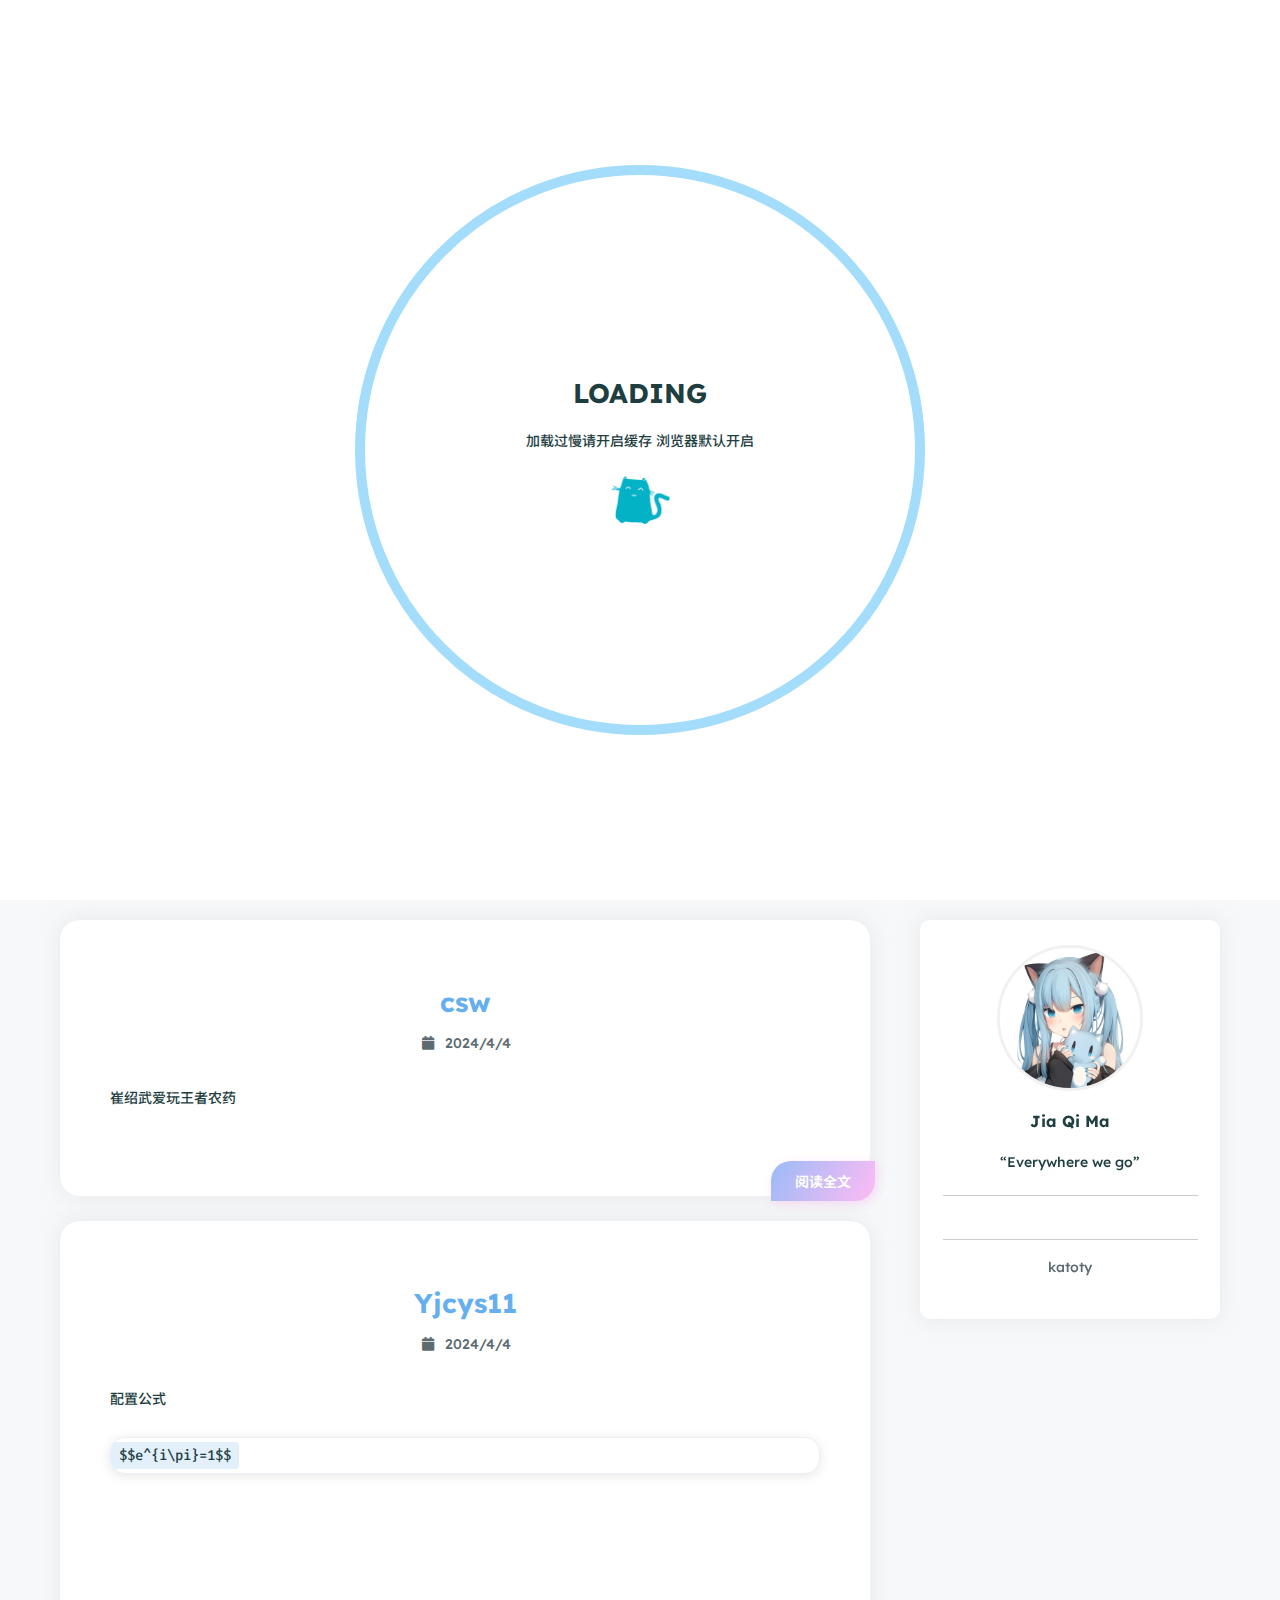
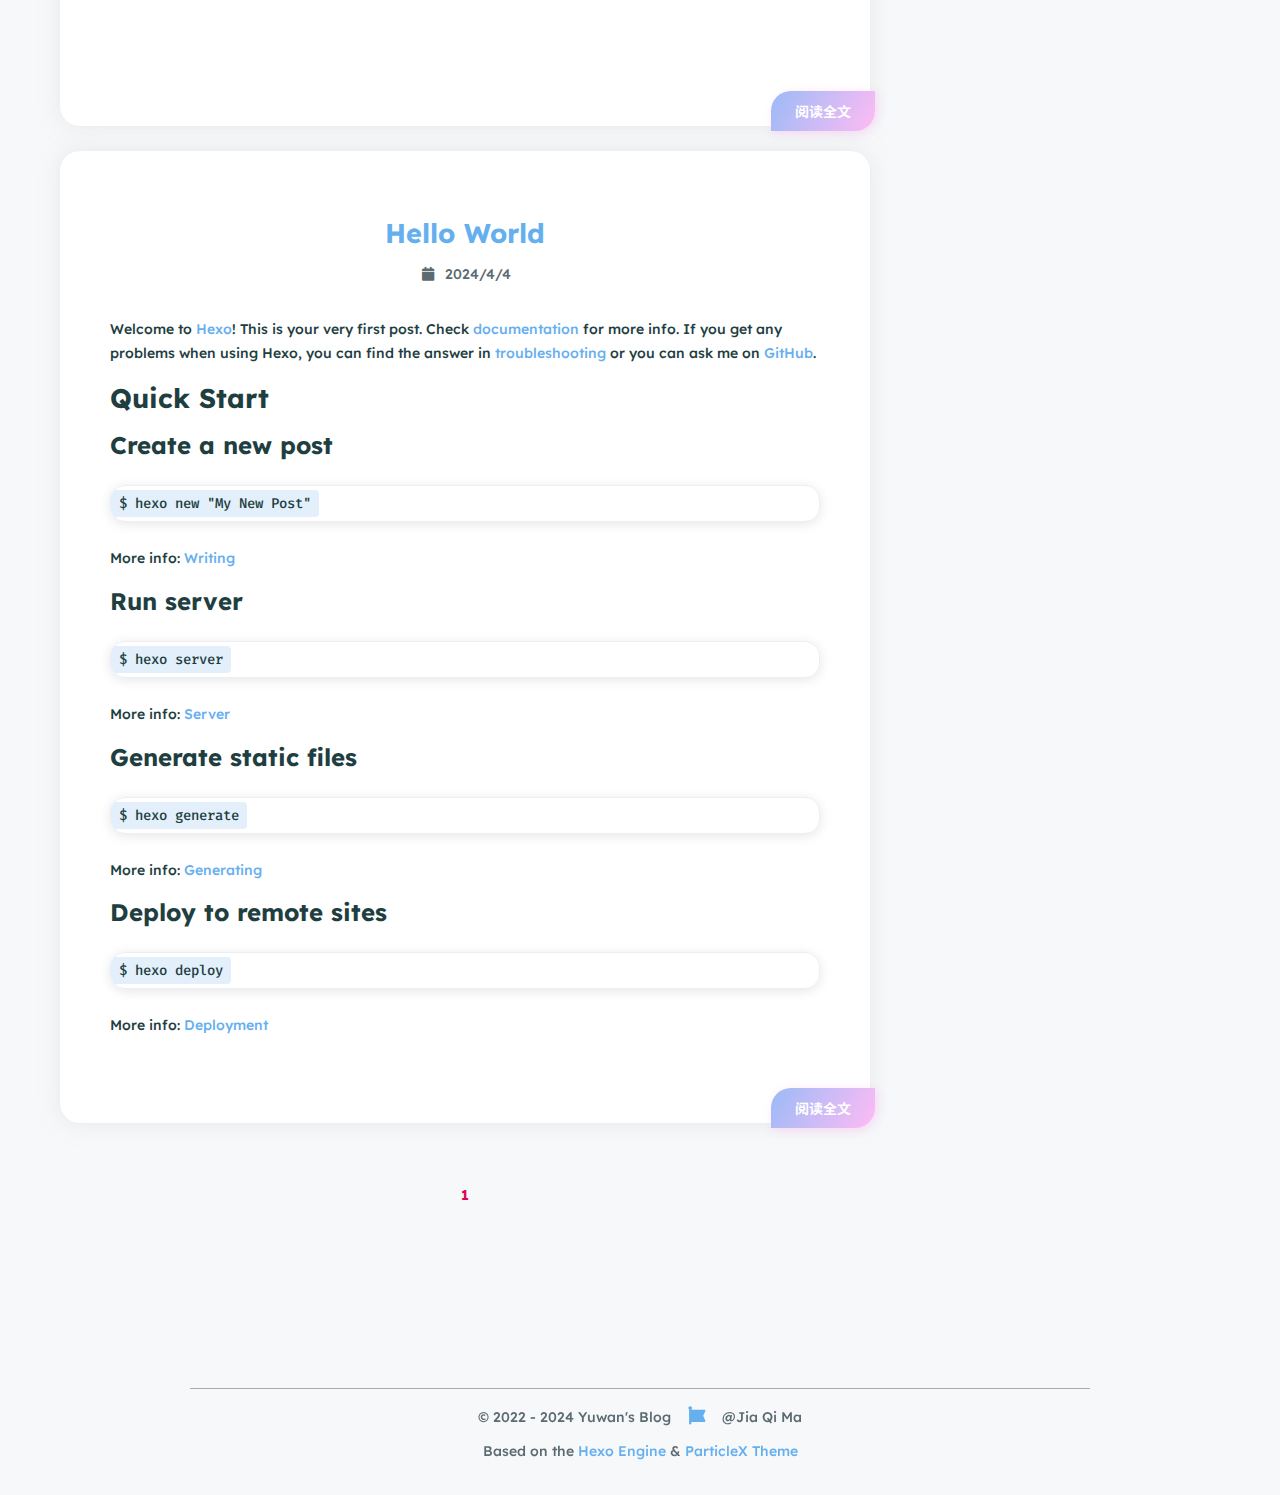
==== commit f0cf4510: "Site updated: 2024-04-04 23:33:42" ====
--- a/index.html
+++ b/index.html
@@ -5,7 +5,7 @@
     <meta charset="utf-8" />
     <title>Yuwan&#39;s Blog</title>
     <meta name="author" content="Jia Qi Ma" />
-    <meta name="description" content="" />
+    <meta name="description" content="我们喜欢你" />
     <meta name="keywords" content="" />
     <meta name="viewport" content="width=device-width, initial-scale=1.0, maximum-scale=1.0, user-scalable=0" />
     <link rel="icon" href="/images/avatar.jpg" />
@@ -162,8 +162,8 @@
         <span class="info">
             <div class="wrap">
                 <h1>Yuwan&#39;s Blog</h1>
-                <h3></h3>
-                <h5></h5>
+                <h3>时代少年团</h3>
+                <h5>我们喜欢你</h5>
             </div>
         </span>
     </div>
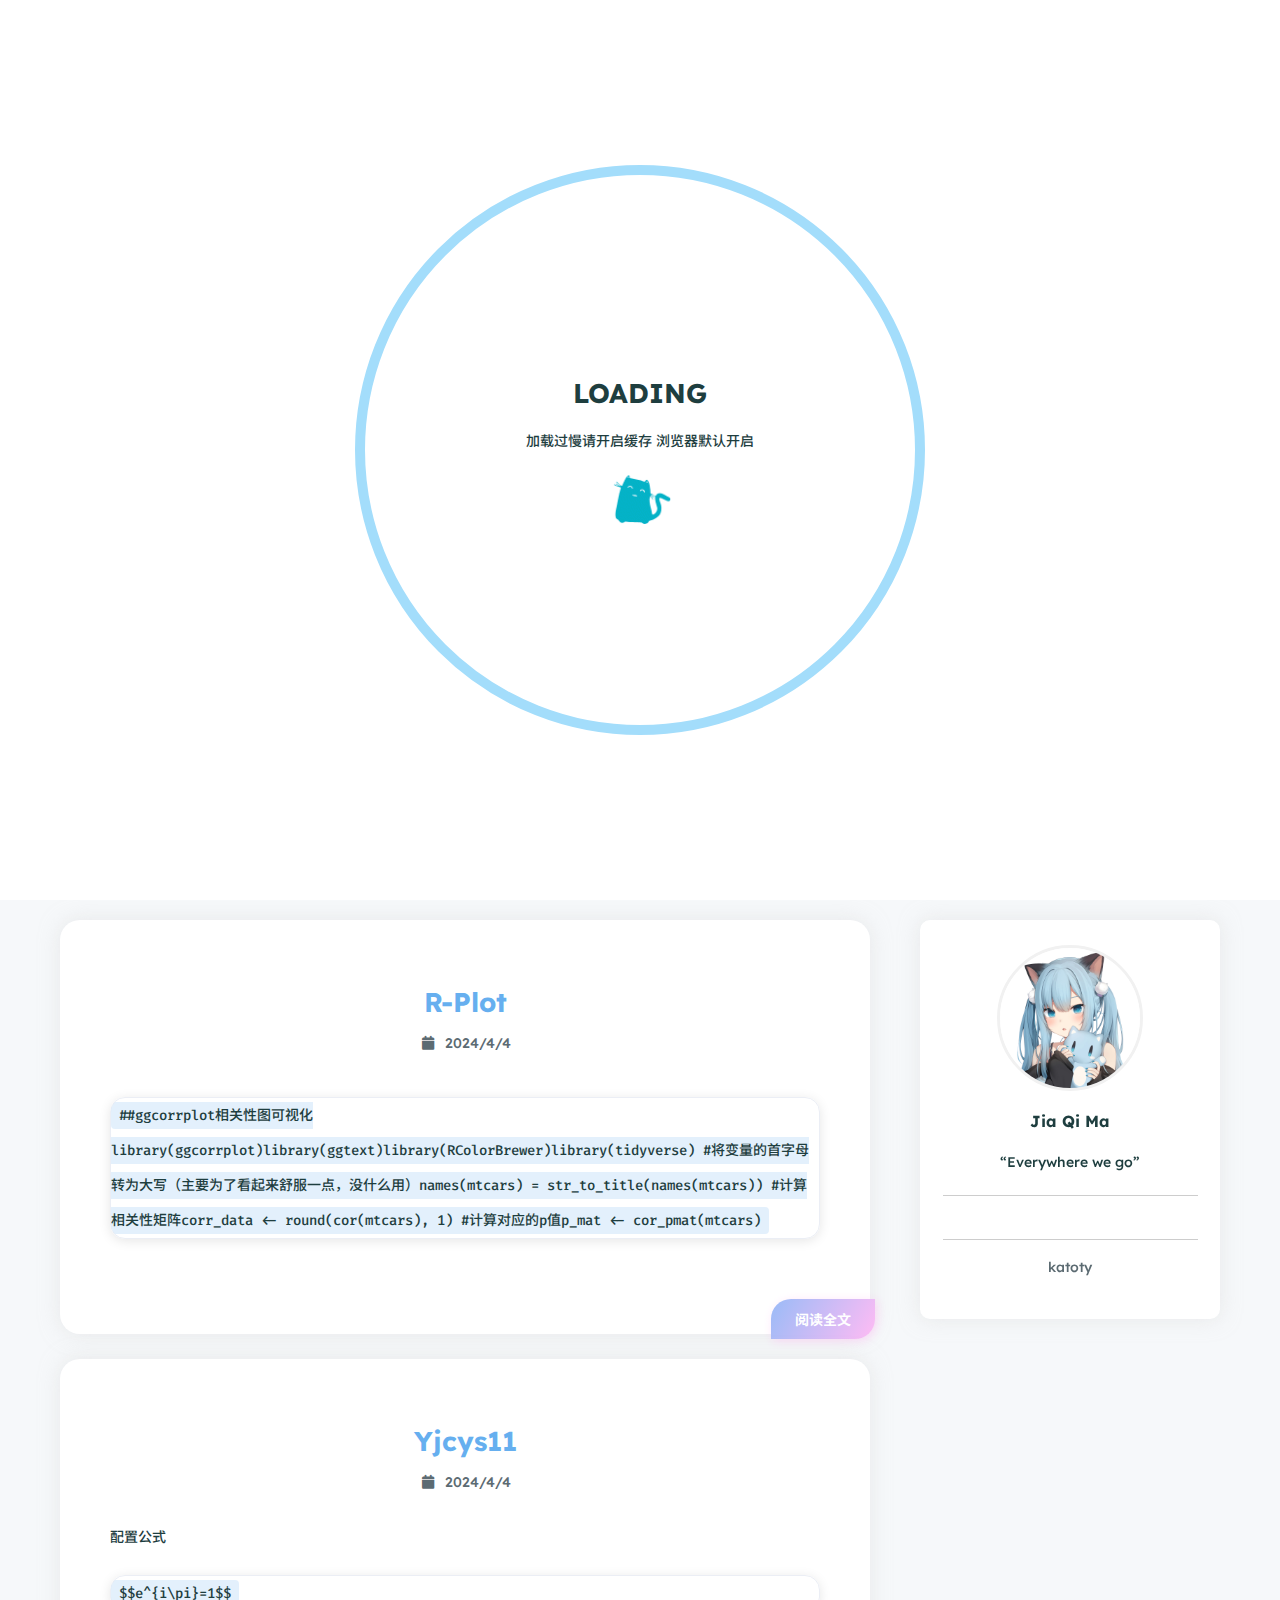
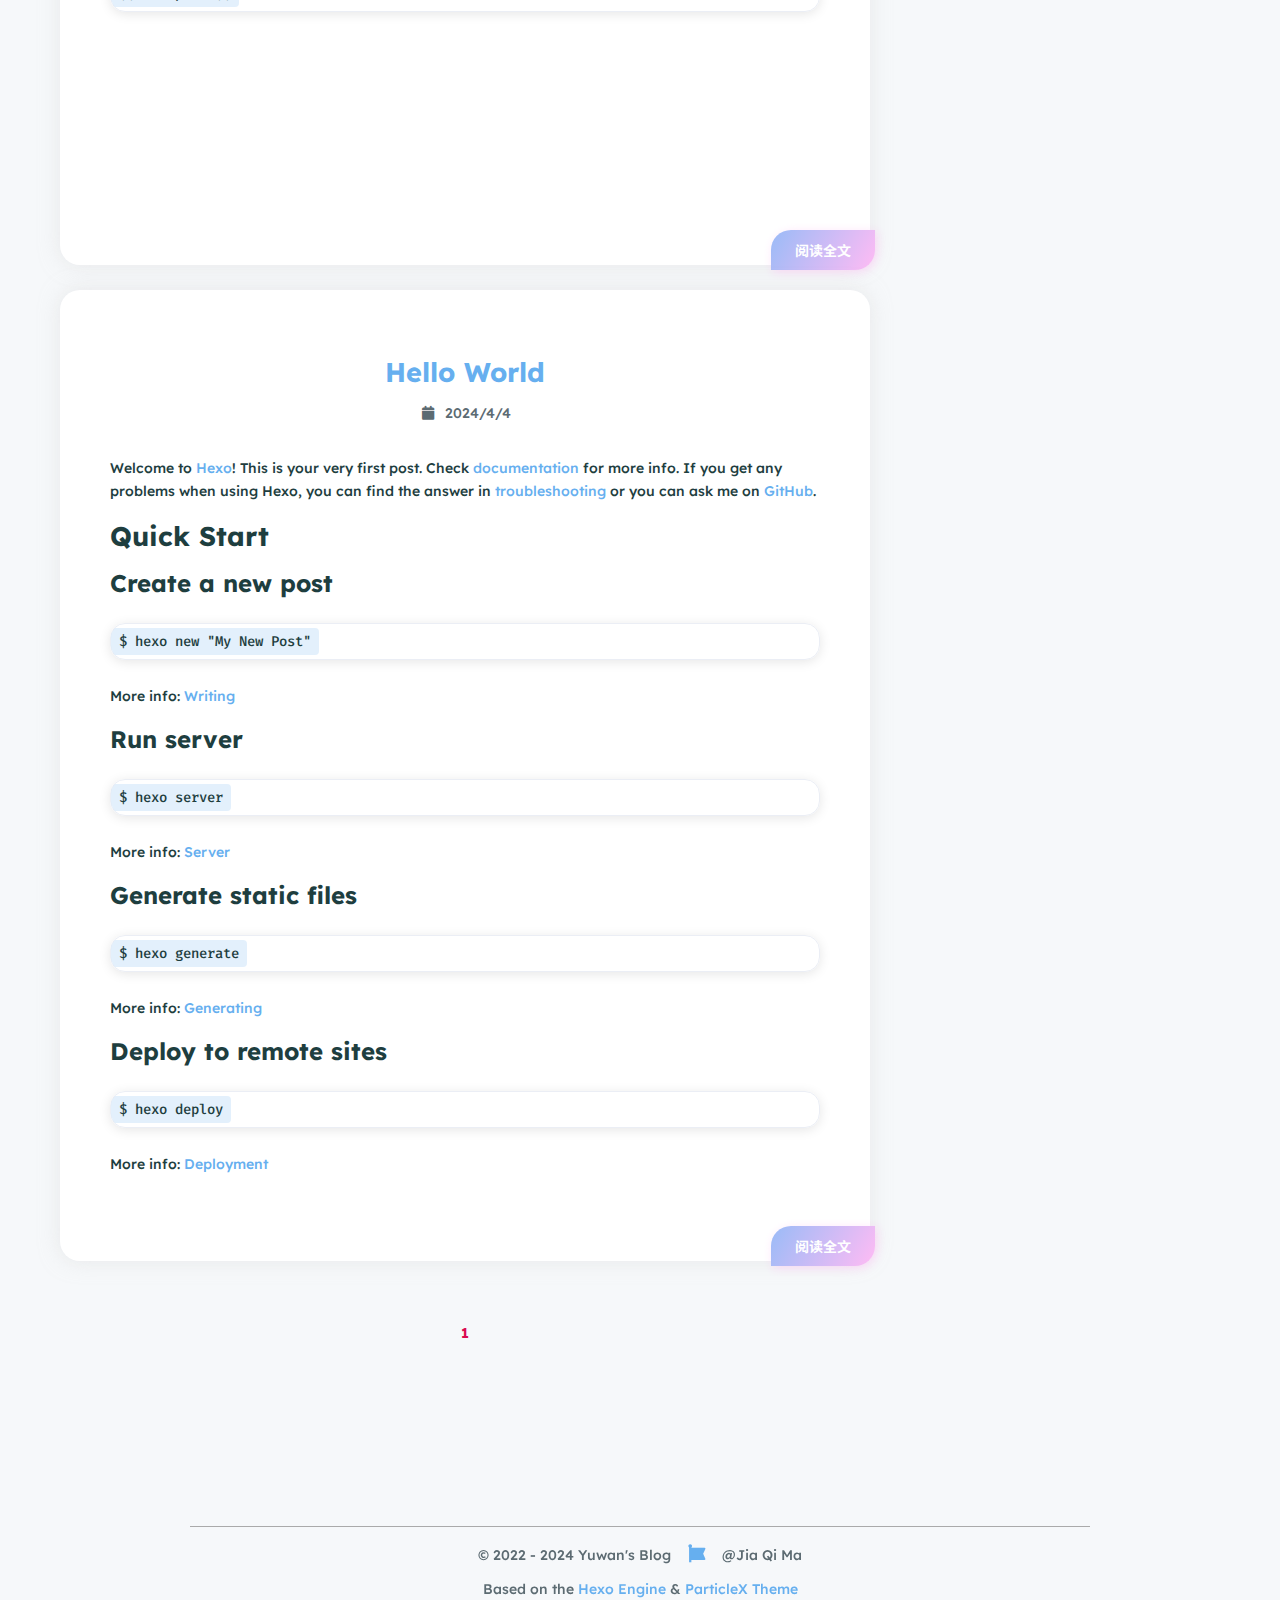
==== commit 33a00833: "Site updated: 2024-04-06 14:18:10" ====
--- a/index.html
+++ b/index.html
@@ -174,7 +174,7 @@
 
 <div class="post">
     <a href="/2024/04/04/csw/">
-        <h2 class="post-title">csw</h2>
+        <h2 class="post-title">R-Plot</h2>
     </a>
     <div class="category-and-date">
         
@@ -190,7 +190,12 @@
     <div class="description">
         <div class="content" v-pre>
             
-            <p> 崔绍武爱玩王者农药</p>
+            <pre><code class="lang-R">##ggcorrplot相关性图可视化library(ggcorrplot)library(ggtext)library(RColorBrewer)library(tidyverse)
+
+#将变量的首字母转为大写（主要为了看起来舒服一点，没什么用）names(mtcars) = str_to_title(names(mtcars))
+#计算相关性矩阵corr_data &lt;- round(cor(mtcars), 1)
+#计算对应的p值p_mat &lt;- cor_pmat(mtcars)
+</code></pre>
 
             
         </div>
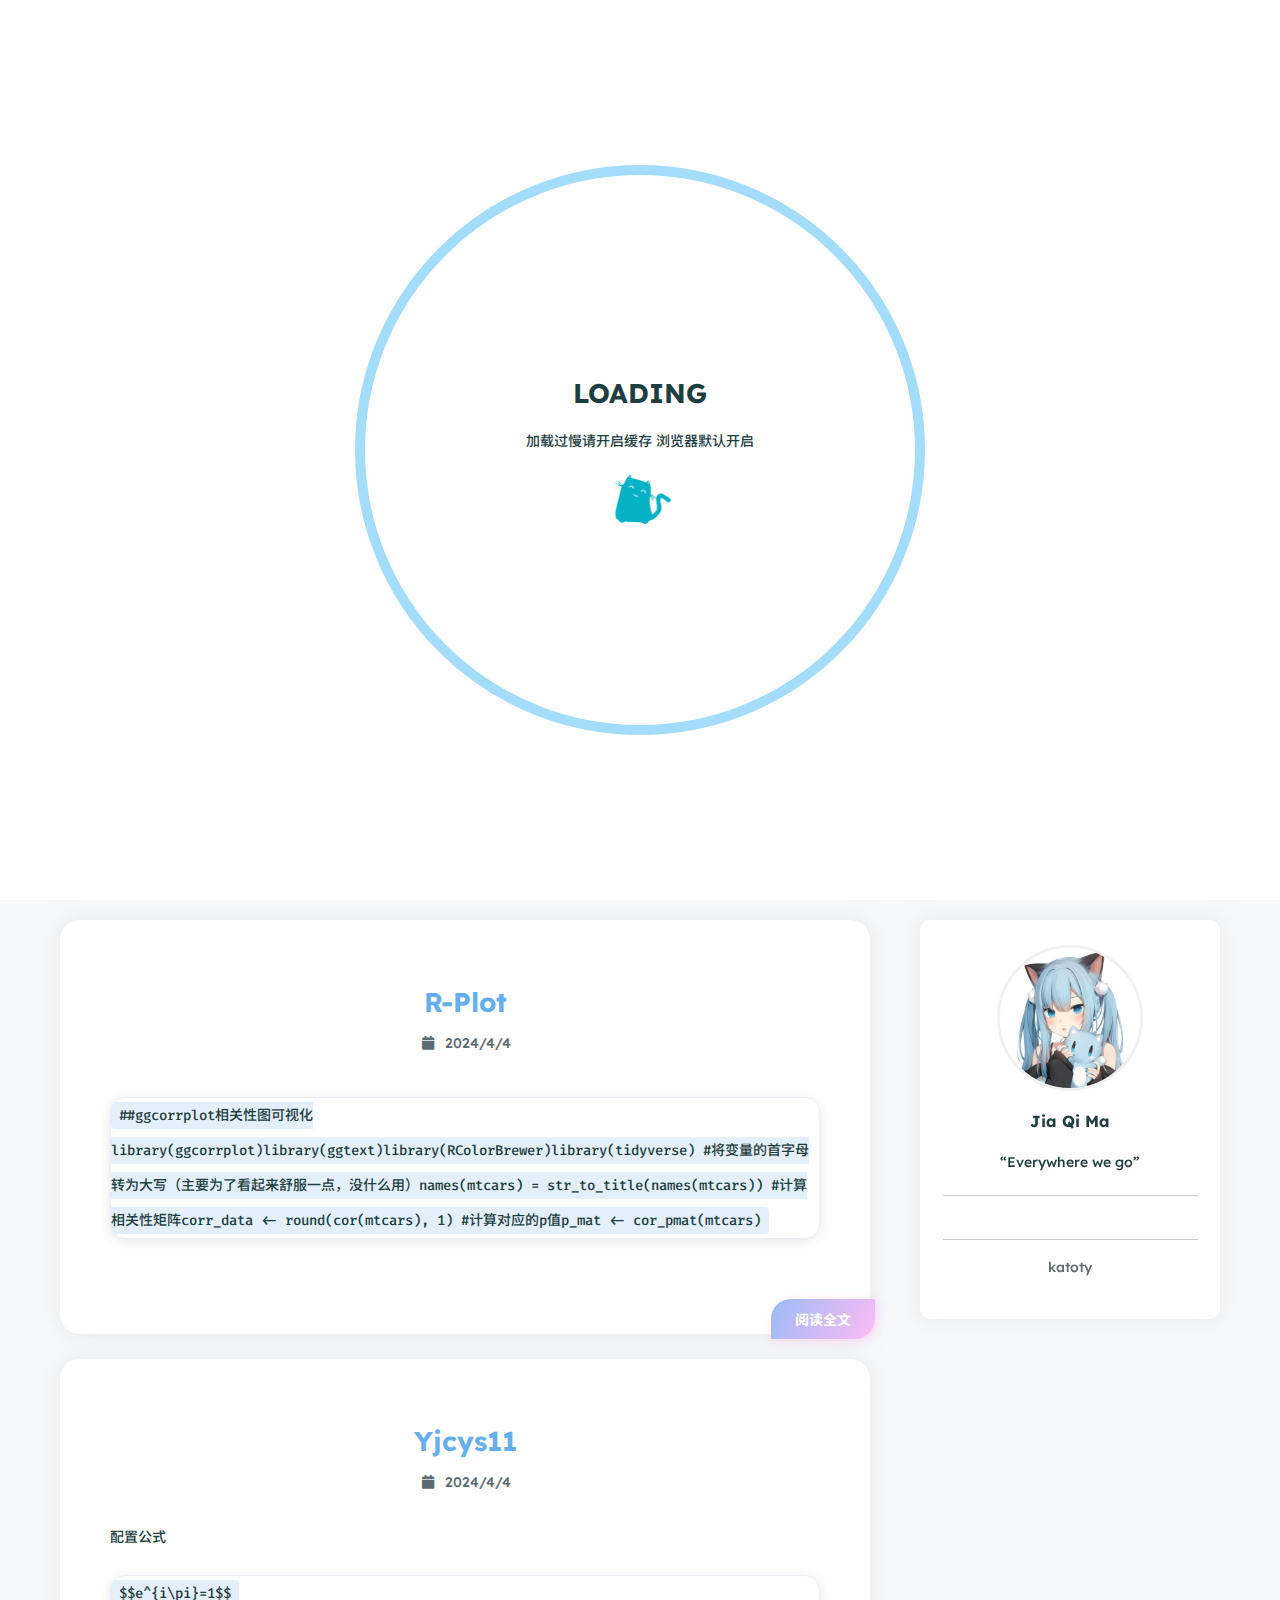
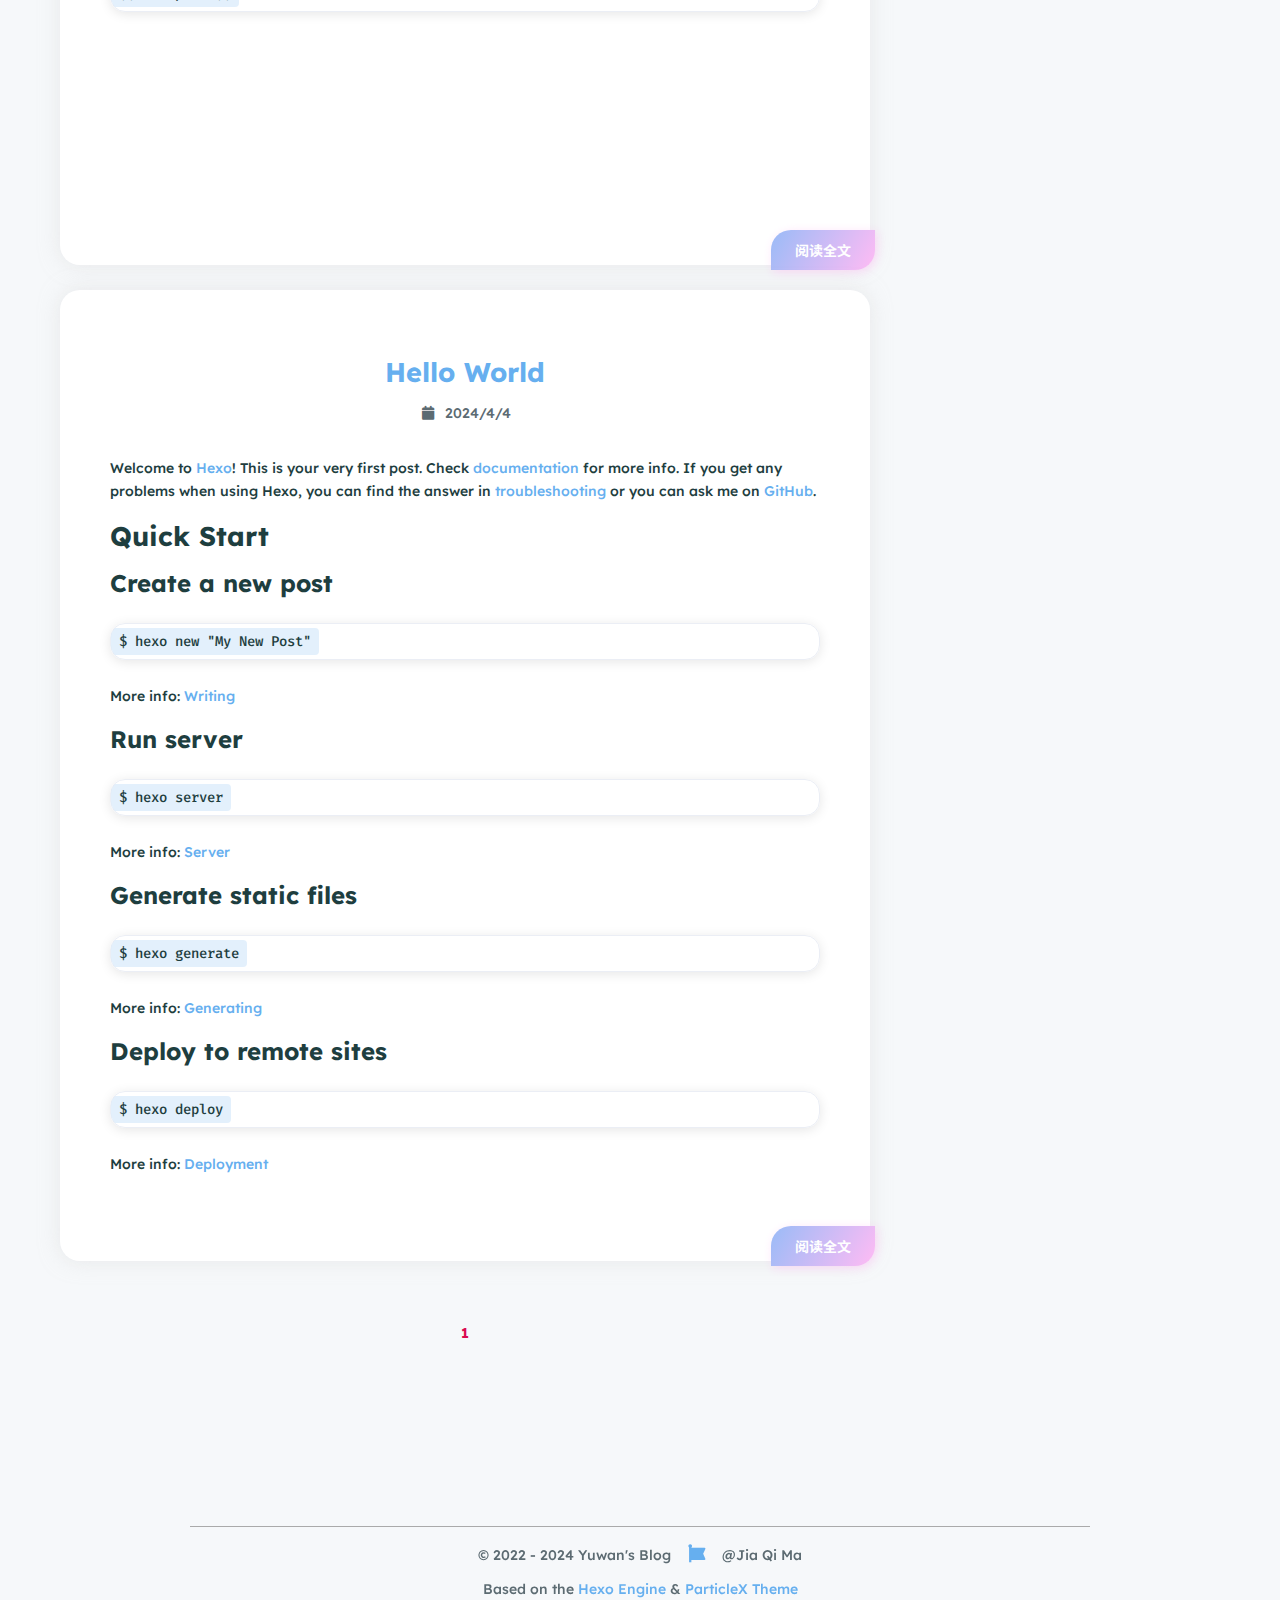
==== commit 3afc71e9: "Site updated: 2024-04-06 14:19:49" ====
--- a/index.html
+++ b/index.html
@@ -173,7 +173,7 @@
         
 
 <div class="post">
-    <a href="/2024/04/04/csw/">
+    <a href="/2024/04/04/R/">
         <h2 class="post-title">R-Plot</h2>
     </a>
     <div class="category-and-date">
@@ -205,7 +205,7 @@
         
         
     </div>
-    <a href="/2024/04/04/csw/" class="go-post">阅读全文</a>
+    <a href="/2024/04/04/R/" class="go-post">阅读全文</a>
 </div>
 
 <div class="post">
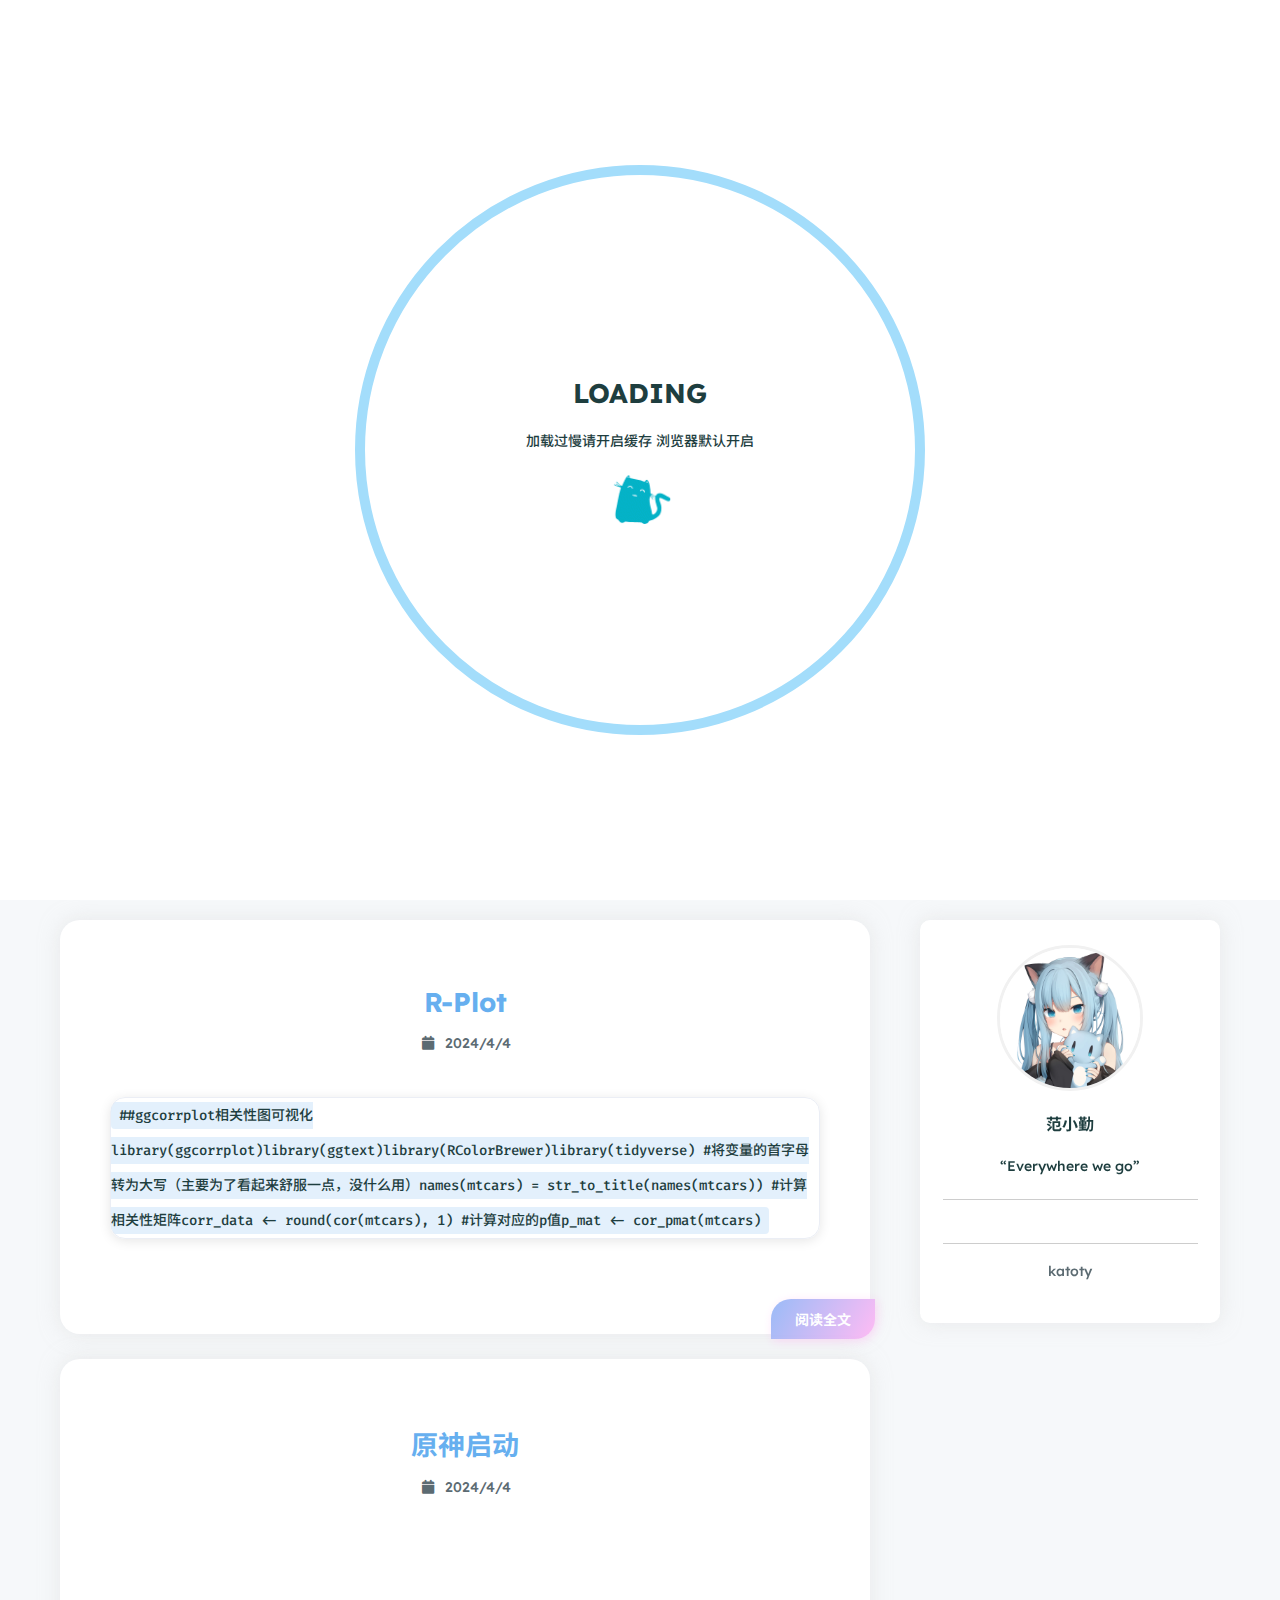
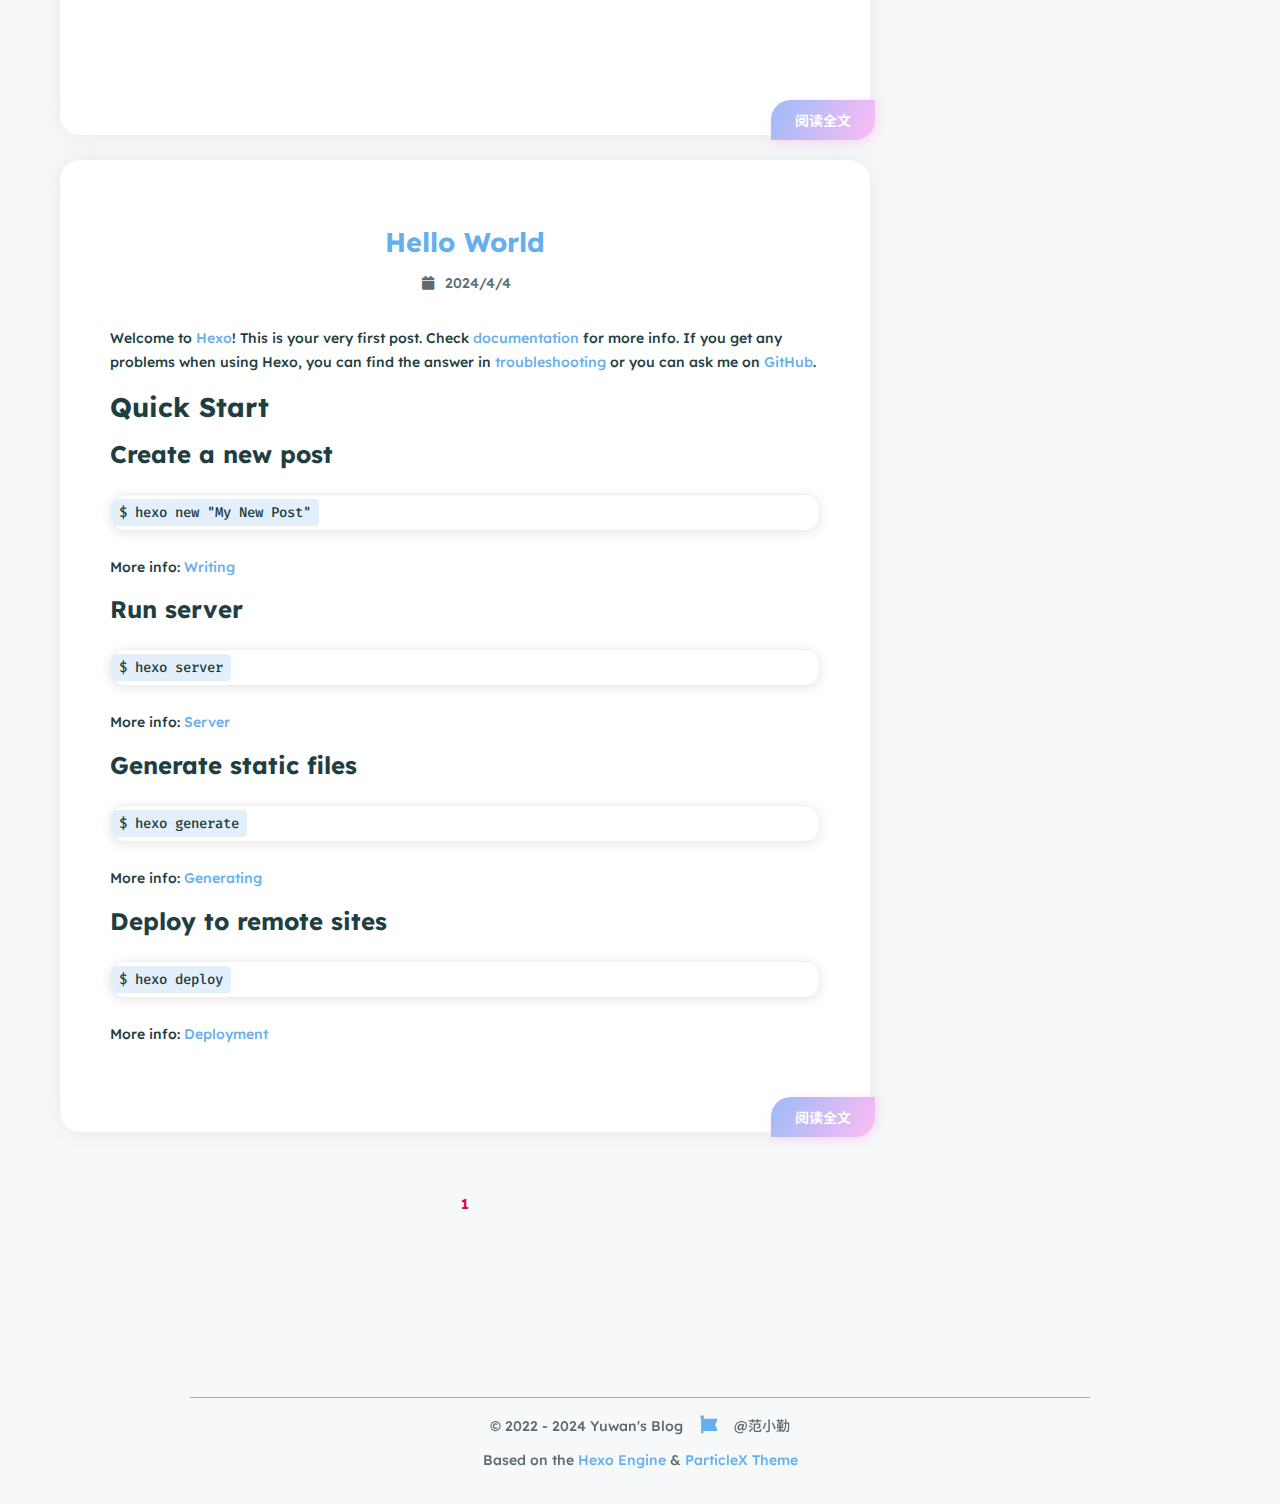
==== commit f1148d9a: "Site updated: 2024-05-31 13:14:52" ====
--- a/index.html
+++ b/index.html
@@ -4,7 +4,7 @@
 <head>
     <meta charset="utf-8" />
     <title>Yuwan&#39;s Blog</title>
-    <meta name="author" content="Jia Qi Ma" />
+    <meta name="author" content="范小勤" />
     <meta name="description" content="我们喜欢你" />
     <meta name="keywords" content="" />
     <meta name="viewport" content="width=device-width, initial-scale=1.0, maximum-scale=1.0, user-scalable=0" />
@@ -210,7 +210,7 @@
 
 <div class="post">
     <a href="/2024/04/04/Yjcys/">
-        <h2 class="post-title">Yjcys11</h2>
+        <h2 class="post-title">原神启动</h2>
     </a>
     <div class="category-and-date">
         
@@ -227,10 +227,7 @@
         <div class="content" v-pre>
             
             <script type="math/tex; mode=display">
-e^{i\pi}=1</script><p>配置公式</p>
-<pre><code class="lang-latex">$$e^&#123;i\pi&#125;=1$$
-</code></pre>
-<p>​<br>​<br>​<br>​<br>​<br>​            </p>
+e^{i\pi}=1</script><p>​<br>​<br>​<br>​<br>​            </p>
 
             
         </div>
@@ -304,7 +301,7 @@
         <div class="avatar">
             <img src="/images/avatar.jpg" alt="avatar" />
         </div>
-        <div class="name">Jia Qi Ma</div>
+        <div class="name">范小勤</div>
         <div class="description">
             <p>“Everywhere we go”</p>
 
@@ -346,7 +343,7 @@
             <span id="footer-icon">
                 <i class="fa-solid fa-font-awesome fa-fw"></i>
             </span>
-            &commat;Jia Qi Ma
+            &commat;范小勤
         </div>
         <div>
             Based on the <a target="_blank" rel="noopener" href="https://hexo.io">Hexo Engine</a> &amp;
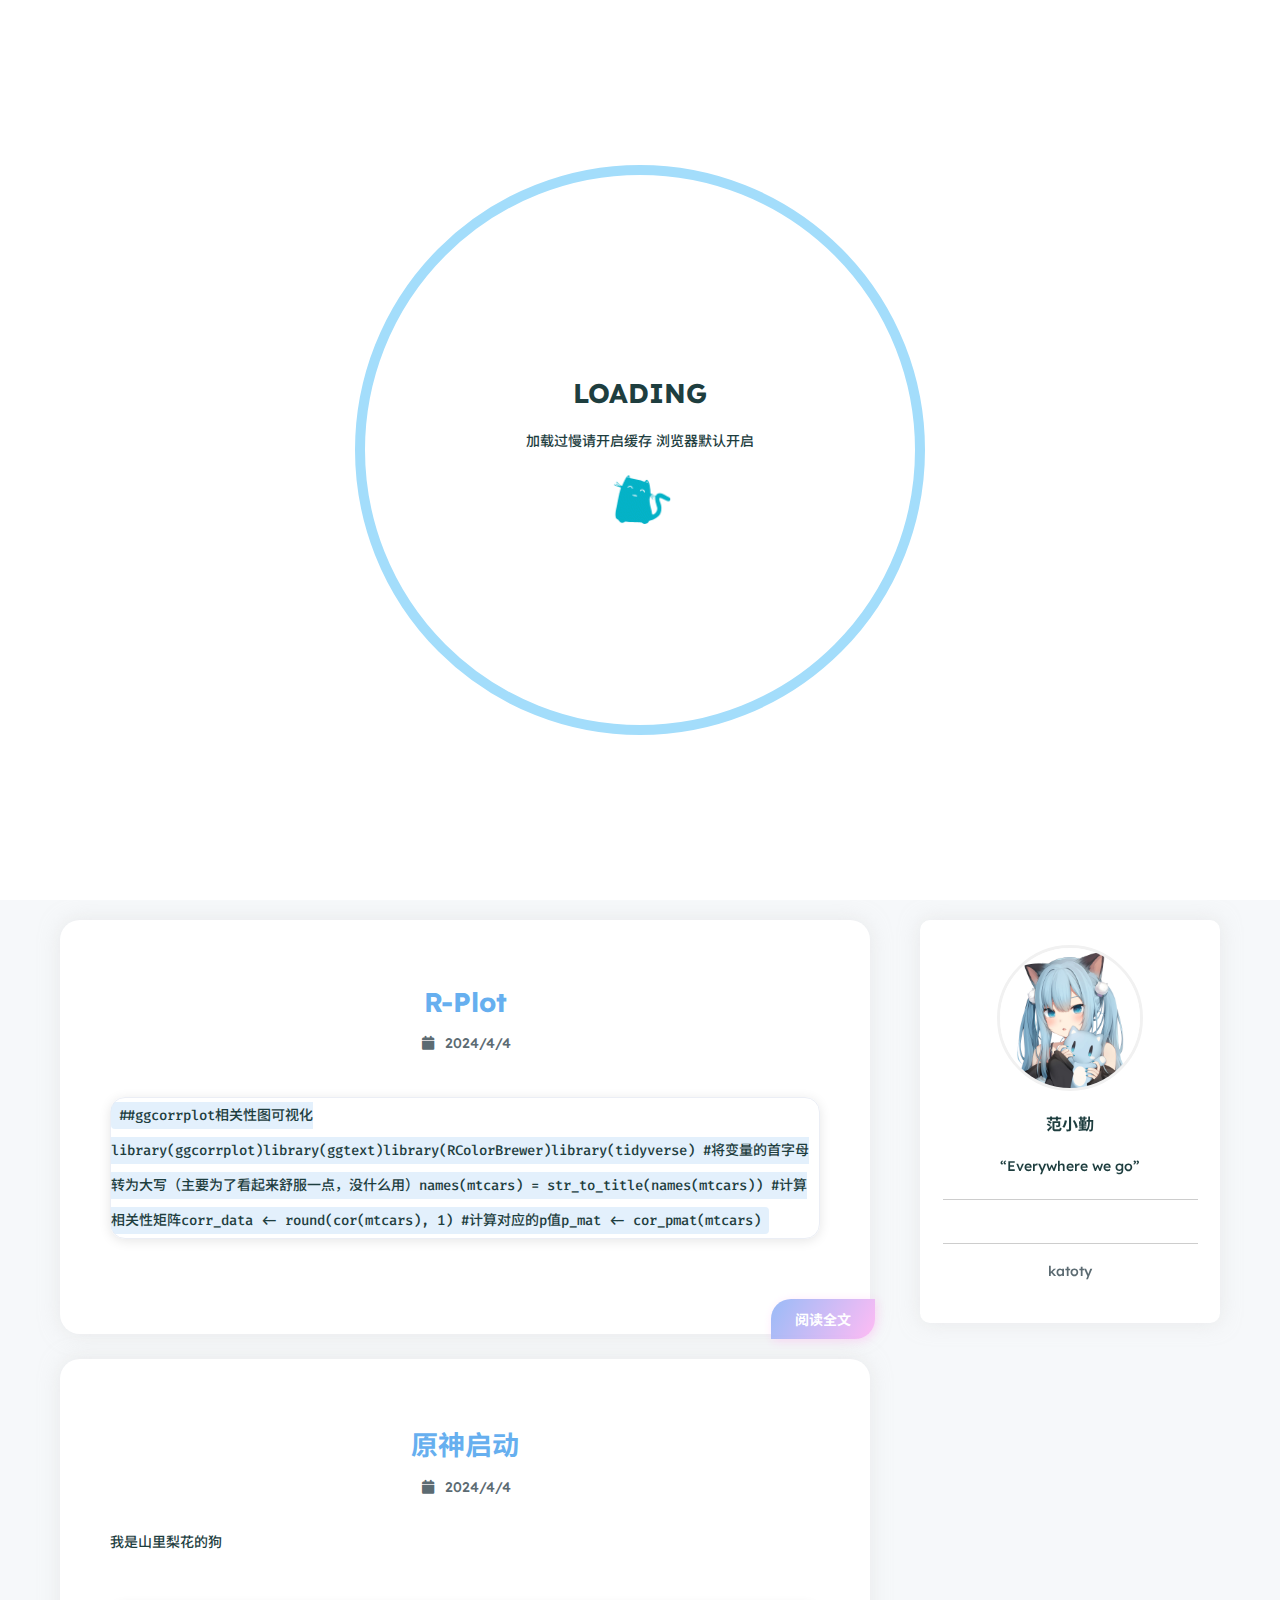
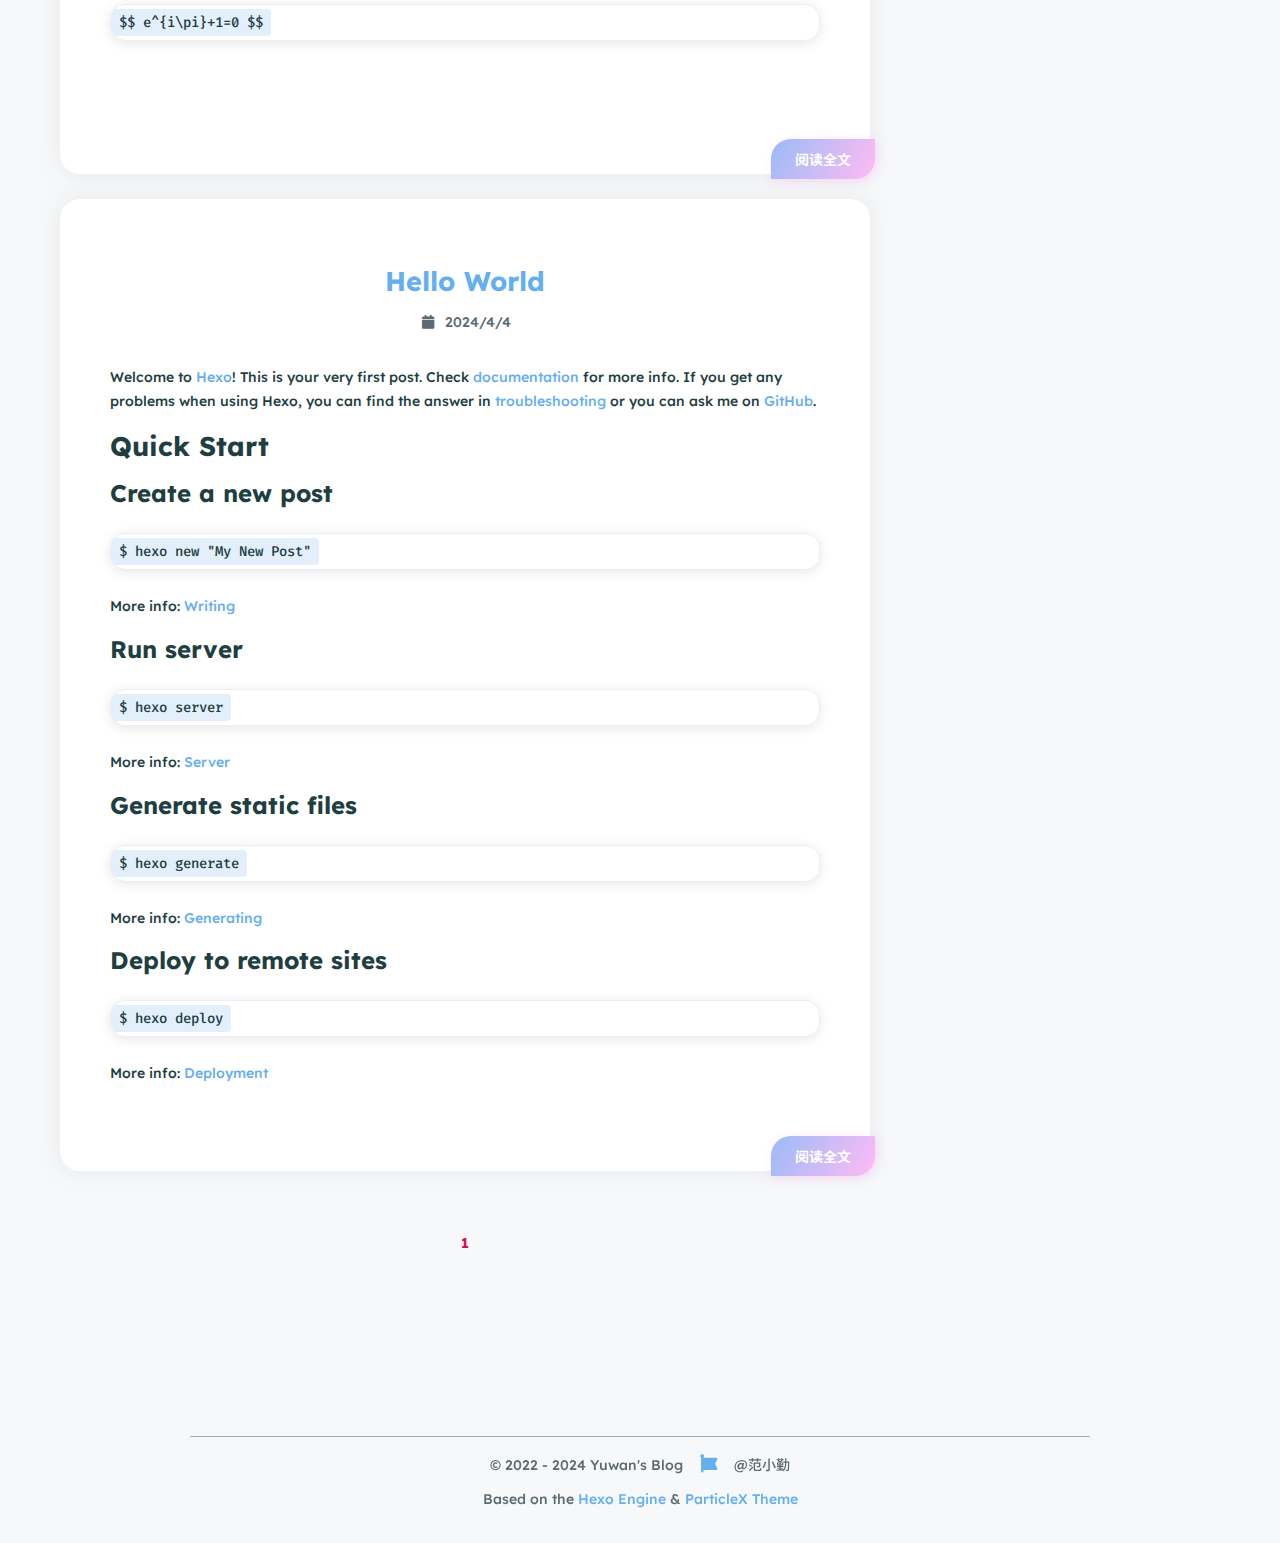
==== commit 26abf5eb: "Site updated: 2024-05-31 13:20:49" ====
--- a/index.html
+++ b/index.html
@@ -226,8 +226,13 @@
     <div class="description">
         <div class="content" v-pre>
             
-            <script type="math/tex; mode=display">
-e^{i\pi}=1</script><p>​<br>​<br>​<br>​<br>​            </p>
+            <p>我是山里梨花的狗<br>​</p>
+<script type="math/tex; mode=display">
+e^{i\pi}+1=0</script><pre><code class="lang-latex">$$
+e^&#123;i\pi&#125;+1=0
+$$
+</code></pre>
+<p>​            </p>
 
             
         </div>
